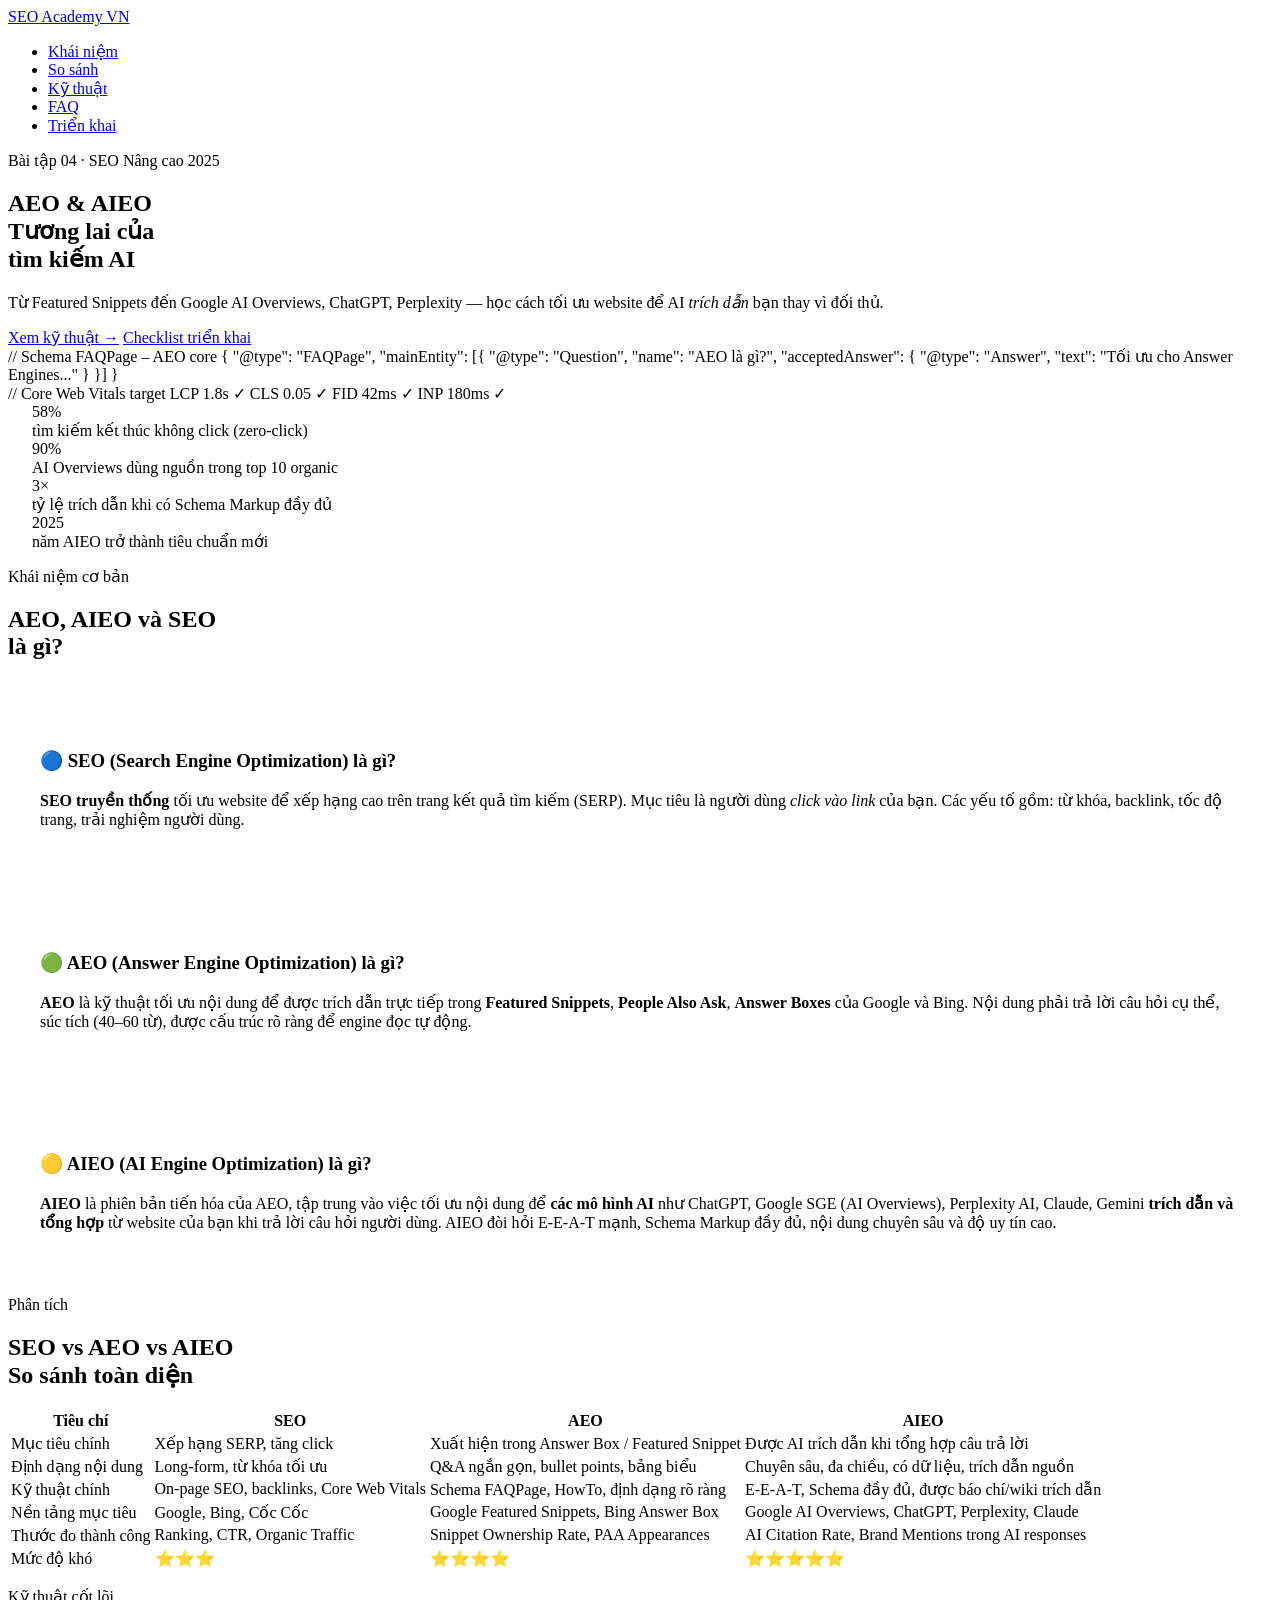
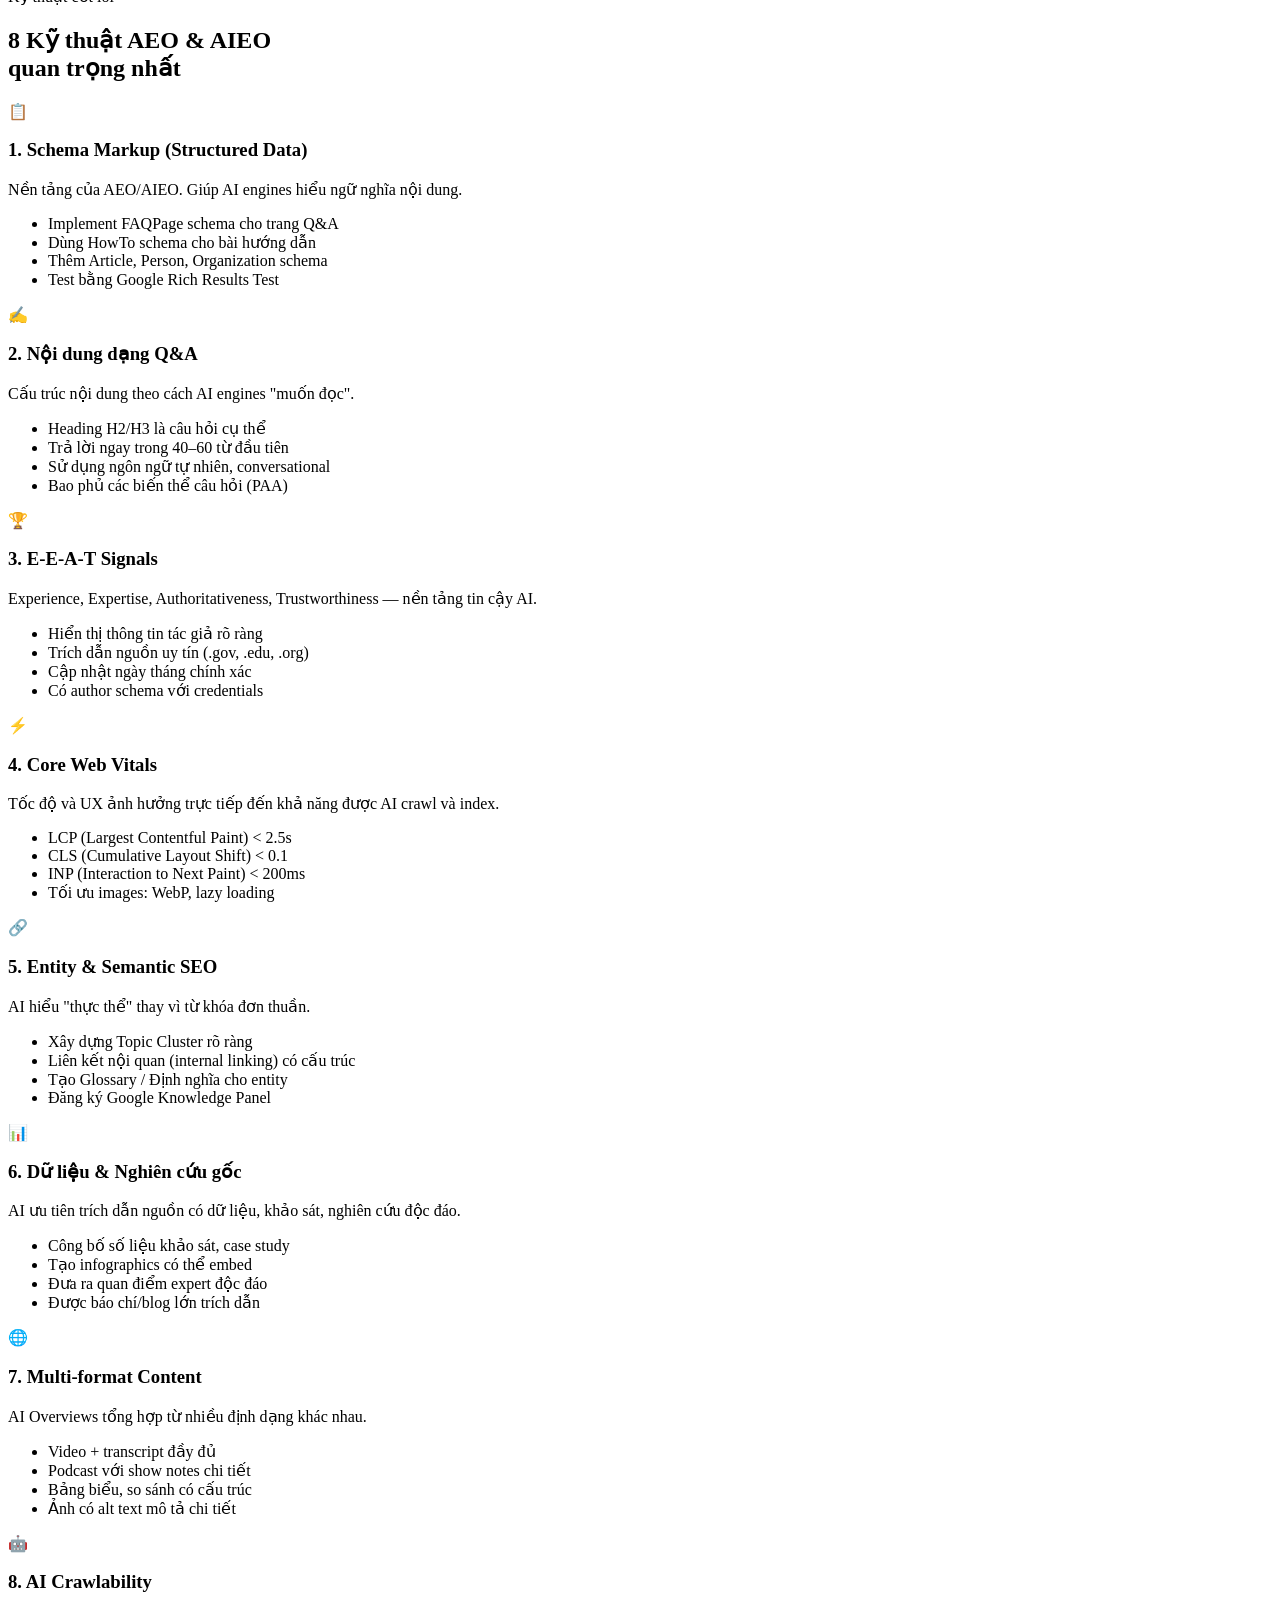
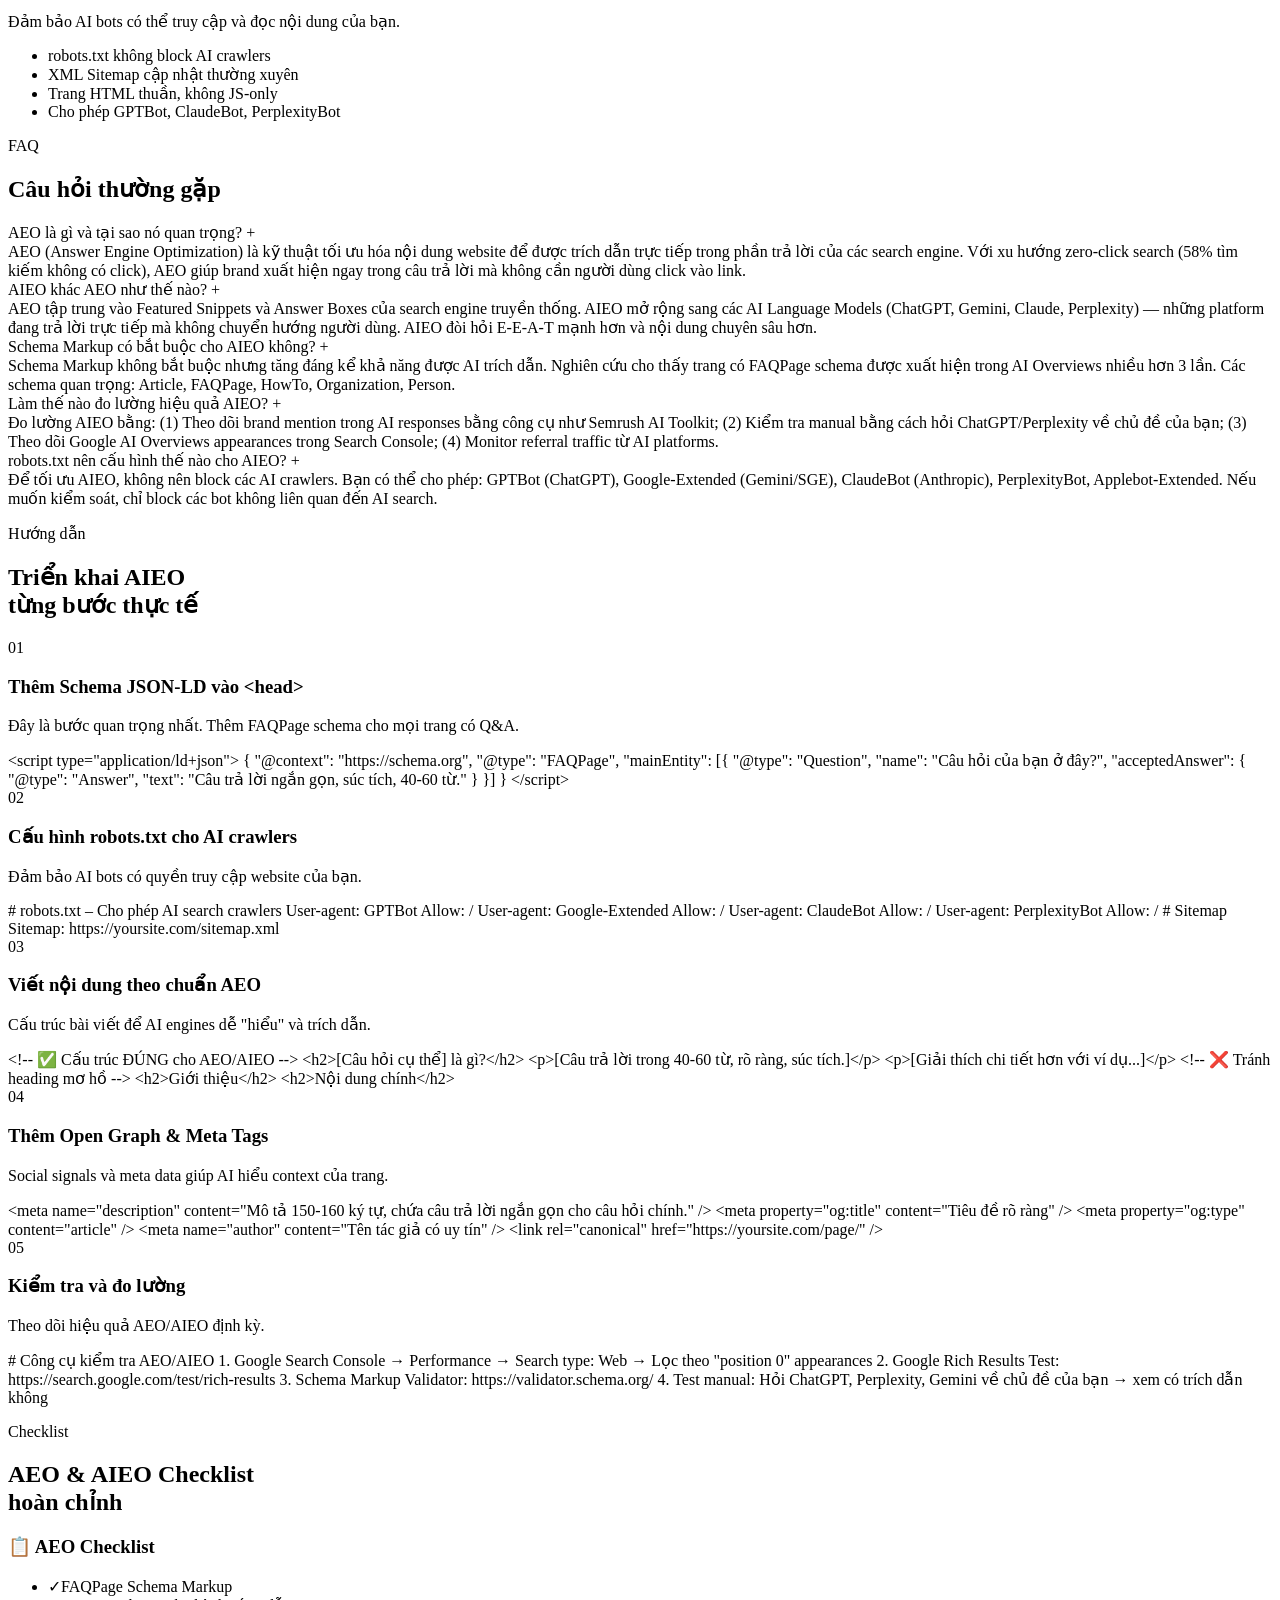
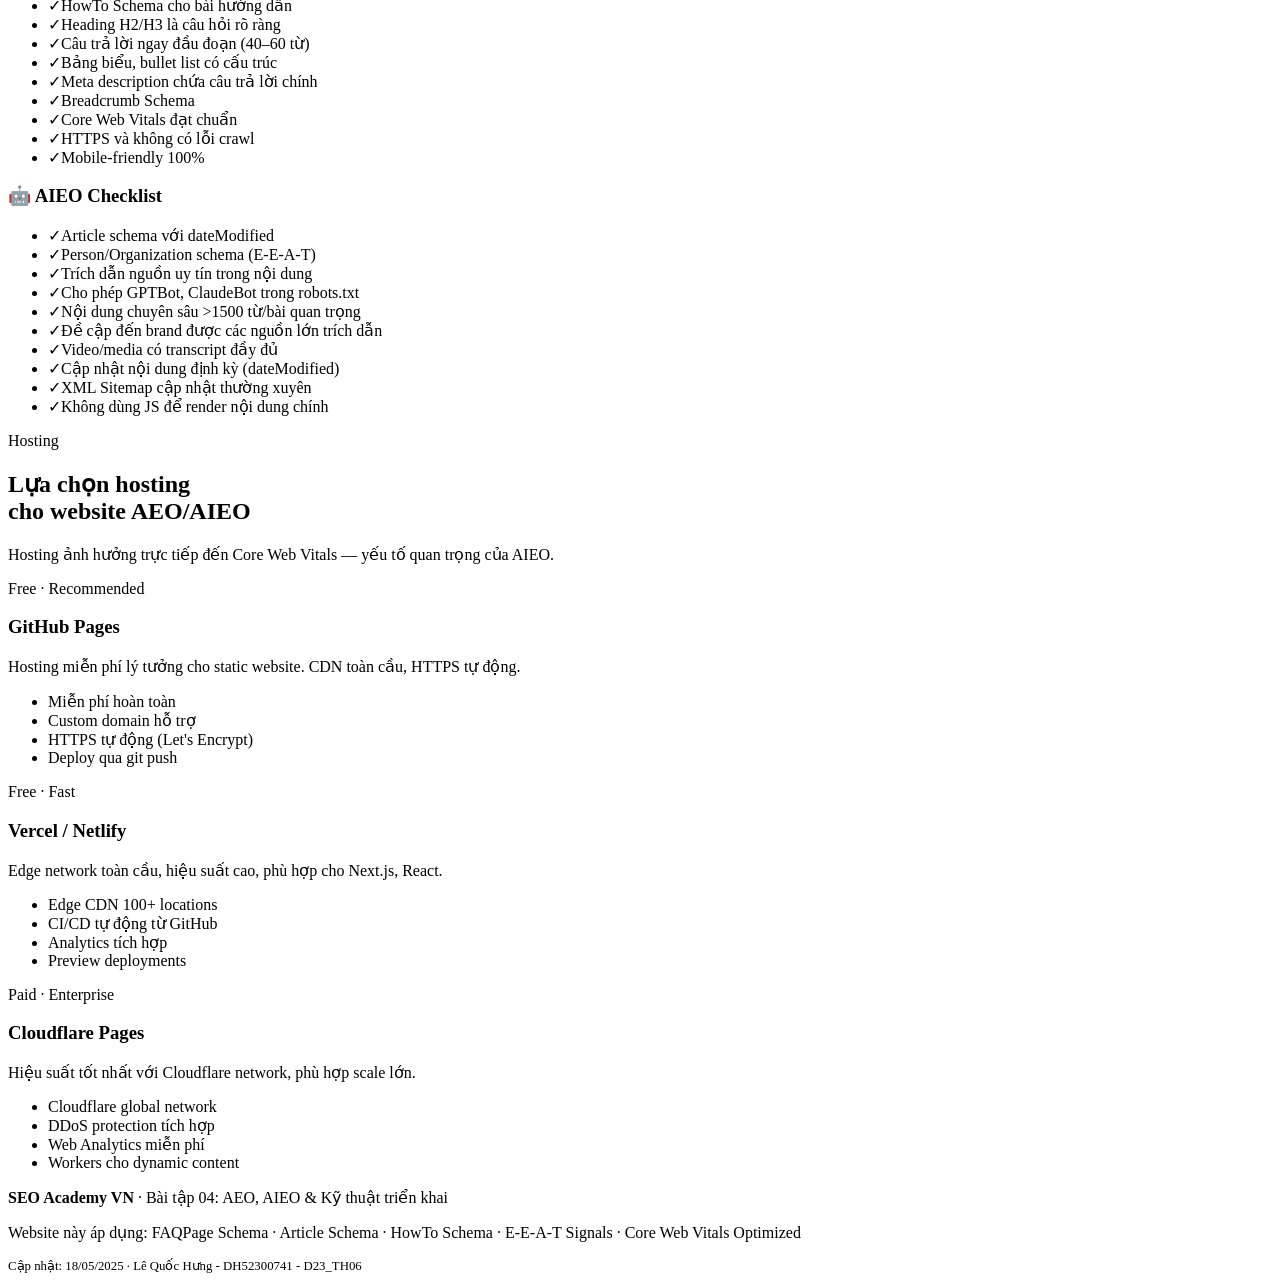
==== thuong mai dien tu/index.html @ f0baba5c "Add files via upload" ====
<!DOCTYPE html>
<html lang="vi">
<head>
  <meta charset="UTF-8" />
  <meta name="viewport" content="width=device-width, initial-scale=1.0" />
  <link rel="stylesheet" href="./style.css" />
  

  <!-- ============================================================
       SEO CƠ BẢN
  ============================================================ -->
  <title>AEO & AIEO là gì? Kỹ thuật tối ưu AI Search 2025 | SEO Academy VN</title>
  <meta name="description"
    content="Tìm hiểu AEO (Answer Engine Optimization) và AIEO (AI Engine Optimization) – hai kỹ thuật SEO thế hệ mới giúp website xuất hiện trên Google SGE, ChatGPT, Perplexity và các AI search engine." />
  <meta name="keywords"
    content="AEO, AIEO, Answer Engine Optimization, AI Engine Optimization, SGE, Google AI Overview, SEO 2025, tối ưu AI search" />
  <meta name="author" content="SEO Academy VN" />
  <link rel="canonical" href="https://seo-academy.example.vn/" />

  <!-- Open Graph / Facebook -->
  <meta property="og:type" content="website" />
  <meta property="og:url" content="https://seo-academy.example.vn/" />
  <meta property="og:title" content="AEO & AIEO – Tối ưu cho AI Search Engine 2025" />
  <meta property="og:description"
    content="Hướng dẫn toàn diện về AEO và AIEO: khái niệm, kỹ thuật triển khai, ví dụ thực tế để website của bạn được AI trích dẫn." />
  <meta property="og:image" content="https://seo-academy.example.vn/og-image.jpg" />
  <meta property="og:locale" content="vi_VN" />

  <!-- Twitter Card -->
  <meta name="twitter:card" content="summary_large_image" />
  <meta name="twitter:title" content="AEO & AIEO – Tối ưu cho AI Search Engine 2025" />
  <meta name="twitter:description"
    content="Hướng dẫn toàn diện về AEO và AIEO: khái niệm, kỹ thuật triển khai, ví dụ thực tế." />

  <!-- ============================================================
       SCHEMA MARKUP – AEO/AIEO CORE TECHNIQUE
       Structured Data giúp AI engines đọc & trích dẫn nội dung
  ============================================================ -->
  <script type="application/ld+json">
  {
    "@context": "https://schema.org",
    "@graph": [
      {
        "@type": "WebSite",
        "@id": "https://seo-academy.example.vn/#website",
        "url": "https://seo-academy.example.vn/",
        "name": "SEO Academy VN",
        "description": "Nền tảng học SEO, AEO, AIEO cho thị trường Việt Nam",
        "inLanguage": "vi",
        "publisher": { "@id": "https://seo-academy.example.vn/#organization" }
      },
      {
        "@type": "Organization",
        "@id": "https://seo-academy.example.vn/#organization",
        "name": "SEO Academy VN",
        "url": "https://seo-academy.example.vn/",
        "logo": { "@type": "ImageObject", "url": "https://seo-academy.example.vn/logo.png" }
      },
      {
        "@type": "Article",
        "@id": "https://seo-academy.example.vn/#article",
        "headline": "AEO và AIEO là gì? Kỹ thuật tối ưu cho AI Search Engine 2025",
        "description": "Hướng dẫn toàn diện về Answer Engine Optimization và AI Engine Optimization",
        "author": { "@type": "Organization", "name": "SEO Academy VN" },
        "datePublished": "2025-01-01",
        "dateModified": "2025-05-18",
        "inLanguage": "vi",
        "isPartOf": { "@id": "https://seo-academy.example.vn/#website" }
      },
      {
        "@type": "FAQPage",
        "mainEntity": [
          {
            "@type": "Question",
            "name": "AEO là gì?",
            "acceptedAnswer": {
              "@type": "Answer",
              "text": "AEO (Answer Engine Optimization) là kỹ thuật tối ưu hóa nội dung website để được trích dẫn trực tiếp trong phần trả lời của các search engine như Google Featured Snippets, Bing Answer Box. Mục tiêu là cung cấp câu trả lời rõ ràng, súc tích để engine có thể hiểu và hiển thị ngay."
            }
          },
          {
            "@type": "Question",
            "name": "AIEO là gì?",
            "acceptedAnswer": {
              "@type": "Answer",
              "text": "AIEO (AI Engine Optimization) là phiên bản tiến hóa của AEO, tập trung vào việc tối ưu nội dung để được các mô hình AI như ChatGPT, Google SGE (AI Overviews), Perplexity AI, Claude trích dẫn khi trả lời câu hỏi của người dùng."
            }
          },
          {
            "@type": "Question",
            "name": "Sự khác nhau giữa SEO, AEO và AIEO là gì?",
            "acceptedAnswer": {
              "@type": "Answer",
              "text": "SEO tối ưu cho thuật toán xếp hạng link truyền thống. AEO tối ưu để được trích dẫn trong Answer Box và Featured Snippets. AIEO tối ưu để AI Language Models trích dẫn nội dung khi tổng hợp câu trả lời cho người dùng."
            }
          },
          {
            "@type": "Question",
            "name": "Làm thế nào để áp dụng AIEO?",
            "acceptedAnswer": {
              "@type": "Answer",
              "text": "Để áp dụng AIEO: (1) Sử dụng Schema Markup đầy đủ, (2) Viết nội dung dạng Q&A rõ ràng, (3) Xây dựng E-E-A-T (Experience, Expertise, Authoritativeness, Trustworthiness), (4) Tối ưu Core Web Vitals, (5) Tạo nội dung dài, chuyên sâu có cấu trúc heading rõ ràng, (6) Được trích dẫn từ các nguồn uy tín."
            }
          }
        ]
      },
      {
        "@type": "HowTo",
        "name": "Cách triển khai AIEO cho website",
        "description": "Hướng dẫn từng bước triển khai AI Engine Optimization",
        "step": [
          { "@type": "HowToStep", "position": 1, "name": "Nghiên cứu câu hỏi người dùng", "text": "Dùng công cụ như AnswerThePublic, AlsoAsked để tìm câu hỏi thực tế." },
          { "@type": "HowToStep", "position": 2, "name": "Cấu trúc nội dung dạng Q&A", "text": "Viết heading dạng câu hỏi, trả lời súc tích trong 40–60 từ ngay đầu đoạn." },
          { "@type": "HowToStep", "position": 3, "name": "Thêm Schema Markup", "text": "Implement FAQPage, HowTo, Article schema để AI engines parse dễ dàng." },
          { "@type": "HowToStep", "position": 4, "name": "Xây dựng E-E-A-T", "text": "Hiển thị thông tin tác giả, trích dẫn nguồn uy tín, cập nhật nội dung định kỳ." },
          { "@type": "HowToStep", "position": 5, "name": "Tối ưu tốc độ tải trang", "text": "Đảm bảo LCP < 2.5s, CLS < 0.1, FID < 100ms." }
        ]
      }
    ]
  }
  </script>

  <!-- Breadcrumb Schema -->
  <script type="application/ld+json">
  {
    "@context": "https://schema.org",
    "@type": "BreadcrumbList",
    "itemListElement": [
      { "@type": "ListItem", "position": 1, "name": "Trang chủ", "item": "https://seo-academy.example.vn/" },
      { "@type": "ListItem", "position": 2, "name": "AEO & AIEO", "item": "https://seo-academy.example.vn/aeo-aieo/" }
    ]
  }
  </script>

  <!-- Google Fonts -->
  <link rel="preconnect" href="https://fonts.googleapis.com" />
  <link rel="preconnect" href="https://fonts.gstatic.com" crossorigin />
  <link
    href="https://fonts.googleapis.com/css2?family=Syne:wght@400;600;700;800&family=DM+Sans:ital,opsz,wght@0,9..40,300;0,9..40,400;0,9..40,500;1,9..40,300&display=swap"
    rel="stylesheet" />
</head>

<body>
  <!-- ========================================================
       NAV
  ======================================================== -->
  <nav aria-label="Navigation chính">
    <div class="nav-inner">
      <a class="logo" href="#"><span class="logo-dot"></span>SEO Academy VN</a>
      <ul class="nav-links">
        <li><a href="#khai-niem">Khái niệm</a></li>
        <li><a href="#so-sanh">So sánh</a></li>
        <li><a href="#ky-thuat">Kỹ thuật</a></li>
        <li><a href="#faq">FAQ</a></li>
        <li><a href="#trien-khai">Triển khai</a></li>
      </ul>
    </div>
  </nav>

  <!-- ========================================================
       HERO
  ======================================================== -->
  <section>
    <div class="container">
      <div class="hero">
        <div class="hero-text">
          <p class="hero-eyebrow">Bài tập 04 · SEO Nâng cao 2025</p>
          <h1>AEO & AIEO<br/>Tương lai của<br/>tìm kiếm AI</h1>
          <p class="hero-desc">
            Từ Featured Snippets đến Google AI Overviews, ChatGPT, Perplexity —
            học cách tối ưu website để AI <em>trích dẫn</em> bạn thay vì đối thủ.
          </p>
          <div class="hero-ctas">
            <a href="#ky-thuat" class="btn btn-primary">Xem kỹ thuật →</a>
            <a href="#trien-khai" class="btn btn-outline">Checklist triển khai</a>
          </div>
        </div>
        <div class="hero-visual" aria-hidden="true">
          <span class="code-line"><span class="code-op">// Schema FAQPage – AEO core</span></span>
          <span class="code-line"><span class="code-op">{</span></span>
          <span class="code-line">  <span class="code-key">"@type"</span>: <span class="code-str">"FAQPage"</span>,</span>
          <span class="code-line">  <span class="code-key">"mainEntity"</span>: [<span class="code-op">{</span></span>
          <span class="code-line">    <span class="code-key">"@type"</span>: <span class="code-str">"Question"</span>,</span>
          <span class="code-line">    <span class="code-key">"name"</span>: <span class="code-str">"AEO là gì?"</span>,</span>
          <span class="code-line">    <span class="code-key">"acceptedAnswer"</span>: <span class="code-op">{</span></span>
          <span class="code-line">      <span class="code-key">"@type"</span>: <span class="code-str">"Answer"</span>,</span>
          <span class="code-line">      <span class="code-key">"text"</span>: <span class="code-str">"Tối ưu cho</span></span>
          <span class="code-line"><span class="code-str">        Answer Engines..."</span></span>
          <span class="code-line">    <span class="code-op">}</span></span>
          <span class="code-line">  <span class="code-op">}]</span></span>
          <span class="code-line"><span class="code-op">}</span><span class="cursor"></span></span>
          <br/>
          <span class="code-line"><span class="code-op">// Core Web Vitals target</span></span>
          <span class="code-line"><span class="code-key">LCP</span> <span class="code-val">1.8s</span> ✓  <span class="code-key">CLS</span> <span class="code-val">0.05</span> ✓</span>
          <span class="code-line"><span class="code-key">FID</span> <span class="code-val">42ms</span> ✓  <span class="code-key">INP</span> <span class="code-val">180ms</span> ✓</span>
        </div>
      </div>
    </div>
  </section>

  <!-- ========================================================
       STATS
  ======================================================== -->
  <div class="stats-bar" aria-label="Thống kê quan trọng">
    <div class="stats-grid container" style="padding:0 24px;">
      <div class="stat-item">
        <div class="stat-num">58%</div>
        <div class="stat-label">tìm kiếm kết thúc không click (zero-click)</div>
      </div>
      <div class="stat-item">
        <div class="stat-num">90%</div>
        <div class="stat-label">AI Overviews dùng nguồn trong top 10 organic</div>
      </div>
      <div class="stat-item">
        <div class="stat-num">3×</div>
        <div class="stat-label">tỷ lệ trích dẫn khi có Schema Markup đầy đủ</div>
      </div>
      <div class="stat-item">
        <div class="stat-num">2025</div>
        <div class="stat-label">năm AIEO trở thành tiêu chuẩn mới</div>
      </div>
    </div>
  </div>

  <!-- ========================================================
       KHÁI NIỆM
  ======================================================== -->
  <section id="khai-niem">
    <div class="container">
      <p class="section-label">Khái niệm cơ bản</p>
      <h2>AEO, AIEO và SEO<br/>là gì?</h2>

      <!-- Nội dung dạng Q&A — cấu trúc AEO cốt lõi -->
      <div style="margin-top:40px; display:grid; gap:24px;" class="fade-in">

        <div style="background:var(--card-bg);border:1px solid var(--border);border-radius:8px;padding:32px;">
          <div itemscope itemtype="https://schema.org/Question">
            <h3 itemprop="name">🔵 SEO (Search Engine Optimization) là gì?</h3>
            <div itemprop="acceptedAnswer" itemscope itemtype="https://schema.org/Answer">
              <p itemprop="text" style="margin-top:12px;color:var(--muted);">
                <strong>SEO truyền thống</strong> tối ưu website để xếp hạng cao trên trang kết quả tìm kiếm (SERP).
                Mục tiêu là người dùng <em>click vào link</em> của bạn. Các yếu tố gồm: từ khóa, backlink, tốc độ trang, trải nghiệm người dùng.
              </p>
            </div>
          </div>
        </div>

        <div style="background:var(--card-bg);border:1px solid var(--border);border-radius:8px;padding:32px;">
          <div itemscope itemtype="https://schema.org/Question">
            <h3 itemprop="name">🟢 AEO (Answer Engine Optimization) là gì?</h3>
            <div itemprop="acceptedAnswer" itemscope itemtype="https://schema.org/Answer">
              <p itemprop="text" style="margin-top:12px;color:var(--muted);">
                <strong>AEO</strong> là kỹ thuật tối ưu nội dung để được trích dẫn trực tiếp trong <strong>Featured Snippets</strong>,
                <strong>People Also Ask</strong>, <strong>Answer Boxes</strong> của Google và Bing.
                Nội dung phải trả lời câu hỏi cụ thể, súc tích (40–60 từ), được cấu trúc rõ ràng để engine đọc tự động.
              </p>
            </div>
          </div>
        </div>

        <div style="background:var(--card-bg);border:1px solid var(--border);border-radius:8px;padding:32px;">
          <div itemscope itemtype="https://schema.org/Question">
            <h3 itemprop="name">🟡 AIEO (AI Engine Optimization) là gì?</h3>
            <div itemprop="acceptedAnswer" itemscope itemtype="https://schema.org/Answer">
              <p itemprop="text" style="margin-top:12px;color:var(--muted);">
                <strong>AIEO</strong> là phiên bản tiến hóa của AEO, tập trung vào việc tối ưu nội dung để
                <strong>các mô hình AI</strong> như ChatGPT, Google SGE (AI Overviews), Perplexity AI, Claude, Gemini
                <strong>trích dẫn và tổng hợp</strong> từ website của bạn khi trả lời câu hỏi người dùng.
                AIEO đòi hỏi E-E-A-T mạnh, Schema Markup đầy đủ, nội dung chuyên sâu và độ uy tín cao.
              </p>
            </div>
          </div>
        </div>

      </div>
    </div>
  </section>

  <!-- ========================================================
       SO SÁNH
  ======================================================== -->
  <section id="so-sanh" style="background:var(--cream);">
    <div class="container">
      <p class="section-label">Phân tích</p>
      <h2>SEO vs AEO vs AIEO<br/>So sánh toàn diện</h2>

      <div class="table-wrap fade-in">
        <table>
          <thead>
            <tr>
              <th>Tiêu chí</th>
              <th><span class="tag tag-seo">SEO</span></th>
              <th><span class="tag tag-aeo">AEO</span></th>
              <th><span class="tag tag-aieo">AIEO</span></th>
            </tr>
          </thead>
          <tbody>
            <tr>
              <td>Mục tiêu chính</td>
              <td>Xếp hạng SERP, tăng click</td>
              <td>Xuất hiện trong Answer Box / Featured Snippet</td>
              <td>Được AI trích dẫn khi tổng hợp câu trả lời</td>
            </tr>
            <tr>
              <td>Định dạng nội dung</td>
              <td>Long-form, từ khóa tối ưu</td>
              <td>Q&A ngắn gọn, bullet points, bảng biểu</td>
              <td>Chuyên sâu, đa chiều, có dữ liệu, trích dẫn nguồn</td>
            </tr>
            <tr>
              <td>Kỹ thuật chính</td>
              <td>On-page SEO, backlinks, Core Web Vitals</td>
              <td>Schema FAQPage, HowTo, định dạng rõ ràng</td>
              <td>E-E-A-T, Schema đầy đủ, được báo chí/wiki trích dẫn</td>
            </tr>
            <tr>
              <td>Nền tảng mục tiêu</td>
              <td>Google, Bing, Cốc Cốc</td>
              <td>Google Featured Snippets, Bing Answer Box</td>
              <td>Google AI Overviews, ChatGPT, Perplexity, Claude</td>
            </tr>
            <tr>
              <td>Thước đo thành công</td>
              <td>Ranking, CTR, Organic Traffic</td>
              <td>Snippet Ownership Rate, PAA Appearances</td>
              <td>AI Citation Rate, Brand Mentions trong AI responses</td>
            </tr>
            <tr>
              <td>Mức độ khó</td>
              <td>⭐⭐⭐</td>
              <td>⭐⭐⭐⭐</td>
              <td>⭐⭐⭐⭐⭐</td>
            </tr>
          </tbody>
        </table>
      </div>
    </div>
  </section>

  <!-- ========================================================
       KỸ THUẬT TRIỂN KHAI
  ======================================================== -->
  <section id="ky-thuat">
    <div class="container">
      <p class="section-label">Kỹ thuật cốt lõi</p>
      <h2>8 Kỹ thuật AEO & AIEO<br/>quan trọng nhất</h2>

      <div class="techniques-grid">

        <article class="tech-card fade-in">
          <div class="tech-icon">📋</div>
          <h3>1. Schema Markup (Structured Data)</h3>
          <p>Nền tảng của AEO/AIEO. Giúp AI engines hiểu ngữ nghĩa nội dung.</p>
          <ul class="tech-tips">
            <li>Implement FAQPage schema cho trang Q&A</li>
            <li>Dùng HowTo schema cho bài hướng dẫn</li>
            <li>Thêm Article, Person, Organization schema</li>
            <li>Test bằng Google Rich Results Test</li>
          </ul>
        </article>

        <article class="tech-card fade-in">
          <div class="tech-icon">✍️</div>
          <h3>2. Nội dung dạng Q&A</h3>
          <p>Cấu trúc nội dung theo cách AI engines "muốn đọc".</p>
          <ul class="tech-tips">
            <li>Heading H2/H3 là câu hỏi cụ thể</li>
            <li>Trả lời ngay trong 40–60 từ đầu tiên</li>
            <li>Sử dụng ngôn ngữ tự nhiên, conversational</li>
            <li>Bao phủ các biến thể câu hỏi (PAA)</li>
          </ul>
        </article>

        <article class="tech-card fade-in">
          <div class="tech-icon">🏆</div>
          <h3>3. E-E-A-T Signals</h3>
          <p>Experience, Expertise, Authoritativeness, Trustworthiness — nền tảng tin cậy AI.</p>
          <ul class="tech-tips">
            <li>Hiển thị thông tin tác giả rõ ràng</li>
            <li>Trích dẫn nguồn uy tín (.gov, .edu, .org)</li>
            <li>Cập nhật ngày tháng chính xác</li>
            <li>Có author schema với credentials</li>
          </ul>
        </article>

        <article class="tech-card fade-in">
          <div class="tech-icon">⚡</div>
          <h3>4. Core Web Vitals</h3>
          <p>Tốc độ và UX ảnh hưởng trực tiếp đến khả năng được AI crawl và index.</p>
          <ul class="tech-tips">
            <li>LCP (Largest Contentful Paint) &lt; 2.5s</li>
            <li>CLS (Cumulative Layout Shift) &lt; 0.1</li>
            <li>INP (Interaction to Next Paint) &lt; 200ms</li>
            <li>Tối ưu images: WebP, lazy loading</li>
          </ul>
        </article>

        <article class="tech-card fade-in">
          <div class="tech-icon">🔗</div>
          <h3>5. Entity & Semantic SEO</h3>
          <p>AI hiểu "thực thể" thay vì từ khóa đơn thuần.</p>
          <ul class="tech-tips">
            <li>Xây dựng Topic Cluster rõ ràng</li>
            <li>Liên kết nội quan (internal linking) có cấu trúc</li>
            <li>Tạo Glossary / Định nghĩa cho entity</li>
            <li>Đăng ký Google Knowledge Panel</li>
          </ul>
        </article>

        <article class="tech-card fade-in">
          <div class="tech-icon">📊</div>
          <h3>6. Dữ liệu & Nghiên cứu gốc</h3>
          <p>AI ưu tiên trích dẫn nguồn có dữ liệu, khảo sát, nghiên cứu độc đáo.</p>
          <ul class="tech-tips">
            <li>Công bố số liệu khảo sát, case study</li>
            <li>Tạo infographics có thể embed</li>
            <li>Đưa ra quan điểm expert độc đáo</li>
            <li>Được báo chí/blog lớn trích dẫn</li>
          </ul>
        </article>

        <article class="tech-card fade-in">
          <div class="tech-icon">🌐</div>
          <h3>7. Multi-format Content</h3>
          <p>AI Overviews tổng hợp từ nhiều định dạng khác nhau.</p>
          <ul class="tech-tips">
            <li>Video + transcript đầy đủ</li>
            <li>Podcast với show notes chi tiết</li>
            <li>Bảng biểu, so sánh có cấu trúc</li>
            <li>Ảnh có alt text mô tả chi tiết</li>
          </ul>
        </article>

        <article class="tech-card fade-in">
          <div class="tech-icon">🤖</div>
          <h3>8. AI Crawlability</h3>
          <p>Đảm bảo AI bots có thể truy cập và đọc nội dung của bạn.</p>
          <ul class="tech-tips">
            <li>robots.txt không block AI crawlers</li>
            <li>XML Sitemap cập nhật thường xuyên</li>
            <li>Trang HTML thuần, không JS-only</li>
            <li>Cho phép GPTBot, ClaudeBot, PerplexityBot</li>
          </ul>
        </article>

      </div>
    </div>
  </section>

  <!-- ========================================================
       FAQ – AIEO IN ACTION
  ======================================================== -->
  <section id="faq" class="faq-section">
    <div class="container">
      <p class="section-label">FAQ</p>
      <h2>Câu hỏi thường gặp</h2>

      

      <div class="faq-grid" role="list">

        <div class="faq-item" role="listitem">
          <div class="faq-q" tabindex="0" onclick="toggleFAQ(this)" onkeypress="if(event.key==='Enter')toggleFAQ(this)">
            <span>AEO là gì và tại sao nó quan trọng?</span>
            <span class="icon">+</span>
          </div>
          <div class="faq-a">
            AEO (Answer Engine Optimization) là kỹ thuật tối ưu hóa nội dung website để được trích dẫn trực tiếp trong phần trả lời của các search engine. Với xu hướng zero-click search (58% tìm kiếm không có click), AEO giúp brand xuất hiện ngay trong câu trả lời mà không cần người dùng click vào link.
          </div>
        </div>

        <div class="faq-item" role="listitem">
          <div class="faq-q" tabindex="0" onclick="toggleFAQ(this)" onkeypress="if(event.key==='Enter')toggleFAQ(this)">
            <span>AIEO khác AEO như thế nào?</span>
            <span class="icon">+</span>
          </div>
          <div class="faq-a">
            AEO tập trung vào Featured Snippets và Answer Boxes của search engine truyền thống. AIEO mở rộng sang các AI Language Models (ChatGPT, Gemini, Claude, Perplexity) — những platform đang trả lời trực tiếp mà không chuyển hướng người dùng. AIEO đòi hỏi E-E-A-T mạnh hơn và nội dung chuyên sâu hơn.
          </div>
        </div>

        <div class="faq-item" role="listitem">
          <div class="faq-q" tabindex="0" onclick="toggleFAQ(this)" onkeypress="if(event.key==='Enter')toggleFAQ(this)">
            <span>Schema Markup có bắt buộc cho AIEO không?</span>
            <span class="icon">+</span>
          </div>
          <div class="faq-a">
            Schema Markup không bắt buộc nhưng tăng đáng kể khả năng được AI trích dẫn. Nghiên cứu cho thấy trang có FAQPage schema được xuất hiện trong AI Overviews nhiều hơn 3 lần. Các schema quan trọng: Article, FAQPage, HowTo, Organization, Person.
          </div>
        </div>

        <div class="faq-item" role="listitem">
          <div class="faq-q" tabindex="0" onclick="toggleFAQ(this)" onkeypress="if(event.key==='Enter')toggleFAQ(this)">
            <span>Làm thế nào đo lường hiệu quả AIEO?</span>
            <span class="icon">+</span>
          </div>
          <div class="faq-a">
            Đo lường AIEO bằng: (1) Theo dõi brand mention trong AI responses bằng công cụ như Semrush AI Toolkit; (2) Kiểm tra manual bằng cách hỏi ChatGPT/Perplexity về chủ đề của bạn; (3) Theo dõi Google AI Overviews appearances trong Search Console; (4) Monitor referral traffic từ AI platforms.
          </div>
        </div>

        <div class="faq-item" role="listitem">
          <div class="faq-q" tabindex="0" onclick="toggleFAQ(this)" onkeypress="if(event.key==='Enter')toggleFAQ(this)">
            <span>robots.txt nên cấu hình thế nào cho AIEO?</span>
            <span class="icon">+</span>
          </div>
          <div class="faq-a">
            Để tối ưu AIEO, không nên block các AI crawlers. Bạn có thể cho phép: GPTBot (ChatGPT), Google-Extended (Gemini/SGE), ClaudeBot (Anthropic), PerplexityBot, Applebot-Extended. Nếu muốn kiểm soát, chỉ block các bot không liên quan đến AI search.
          </div>
        </div>

      </div>
    </div>
  </section>

  <!-- ========================================================
       TRIỂN KHAI TỪNG BƯỚC
  ======================================================== -->
  <section id="trien-khai">
    <div class="container">
      <p class="section-label">Hướng dẫn</p>
      <h2>Triển khai AIEO<br/>từng bước thực tế</h2>

      <div class="steps-grid fade-in">

        <div class="step-row">
          <div class="step-num">01</div>
          <div class="step-content">
            <h3>Thêm Schema JSON-LD vào &lt;head&gt;</h3>
            <p>Đây là bước quan trọng nhất. Thêm FAQPage schema cho mọi trang có Q&A.</p>
            <div class="code-block">&lt;script type="application/ld+json"&gt;
{
  "@context": "https://schema.org",
  "@type": "FAQPage",
  "mainEntity": [{
    "@type": "Question",
    "name": "Câu hỏi của bạn ở đây?",
    "acceptedAnswer": {
      "@type": "Answer",
      "text": "Câu trả lời ngắn gọn, súc tích, 40-60 từ."
    }
  }]
}
&lt;/script&gt;</div>
          </div>
        </div>

        <div class="step-row">
          <div class="step-num">02</div>
          <div class="step-content">
            <h3>Cấu hình robots.txt cho AI crawlers</h3>
            <p>Đảm bảo AI bots có quyền truy cập website của bạn.</p>
            <div class="code-block"># robots.txt – Cho phép AI search crawlers
User-agent: GPTBot
Allow: /

User-agent: Google-Extended
Allow: /

User-agent: ClaudeBot
Allow: /

User-agent: PerplexityBot
Allow: /

# Sitemap
Sitemap: https://yoursite.com/sitemap.xml</div>
          </div>
        </div>

        <div class="step-row">
          <div class="step-num">03</div>
          <div class="step-content">
            <h3>Viết nội dung theo chuẩn AEO</h3>
            <p>Cấu trúc bài viết để AI engines dễ "hiểu" và trích dẫn.</p>
            <div class="code-block">&lt;!-- ✅ Cấu trúc ĐÚNG cho AEO/AIEO --&gt;
&lt;h2&gt;[Câu hỏi cụ thể] là gì?&lt;/h2&gt;
&lt;p&gt;[Câu trả lời trong 40-60 từ, rõ ràng, súc tích.]&lt;/p&gt;
&lt;p&gt;[Giải thích chi tiết hơn với ví dụ...]&lt;/p&gt;

&lt;!-- ❌ Tránh heading mơ hồ --&gt;
&lt;h2&gt;Giới thiệu&lt;/h2&gt;
&lt;h2&gt;Nội dung chính&lt;/h2&gt;</div>
          </div>
        </div>

        <div class="step-row">
          <div class="step-num">04</div>
          <div class="step-content">
            <h3>Thêm Open Graph & Meta Tags</h3>
            <p>Social signals và meta data giúp AI hiểu context của trang.</p>
            <div class="code-block">&lt;meta name="description" content="Mô tả 150-160 ký tự,
  chứa câu trả lời ngắn gọn cho câu hỏi chính." /&gt;
&lt;meta property="og:title" content="Tiêu đề rõ ràng" /&gt;
&lt;meta property="og:type" content="article" /&gt;
&lt;meta name="author" content="Tên tác giả có uy tín" /&gt;
&lt;link rel="canonical" href="https://yoursite.com/page/" /&gt;</div>
          </div>
        </div>

        <div class="step-row">
          <div class="step-num">05</div>
          <div class="step-content">
            <h3>Kiểm tra và đo lường</h3>
            <p>Theo dõi hiệu quả AEO/AIEO định kỳ.</p>
            <div class="code-block"># Công cụ kiểm tra AEO/AIEO
1. Google Search Console → Performance → Search type: Web
   → Lọc theo "position 0" appearances

2. Google Rich Results Test:
   https://search.google.com/test/rich-results

3. Schema Markup Validator:
   https://validator.schema.org/

4. Test manual: Hỏi ChatGPT, Perplexity, Gemini
   về chủ đề của bạn → xem có trích dẫn không</div>
          </div>
        </div>

      </div>
    </div>
  </section>

  <!-- ========================================================
       CHECKLIST
  ======================================================== -->
  <section style="background:var(--cream);">
    <div class="container">
      <p class="section-label">Checklist</p>
      <h2>AEO & AIEO Checklist<br/>hoàn chỉnh</h2>

      <div class="checklist-grid fade-in">
        <div class="checklist-group">
          <h3>📋 AEO Checklist</h3>
          <ul class="checklist">
            <li><span class="check">✓</span>FAQPage Schema Markup</li>
            <li><span class="check">✓</span>HowTo Schema cho bài hướng dẫn</li>
            <li><span class="check">✓</span>Heading H2/H3 là câu hỏi rõ ràng</li>
            <li><span class="check">✓</span>Câu trả lời ngay đầu đoạn (40–60 từ)</li>
            <li><span class="check">✓</span>Bảng biểu, bullet list có cấu trúc</li>
            <li><span class="check">✓</span>Meta description chứa câu trả lời chính</li>
            <li><span class="check">✓</span>Breadcrumb Schema</li>
            <li><span class="check">✓</span>Core Web Vitals đạt chuẩn</li>
            <li><span class="check">✓</span>HTTPS và không có lỗi crawl</li>
            <li><span class="check">✓</span>Mobile-friendly 100%</li>
          </ul>
        </div>
        <div class="checklist-group">
          <h3>🤖 AIEO Checklist</h3>
          <ul class="checklist">
            <li><span class="check">✓</span>Article schema với dateModified</li>
            <li><span class="check">✓</span>Person/Organization schema (E-E-A-T)</li>
            <li><span class="check">✓</span>Trích dẫn nguồn uy tín trong nội dung</li>
            <li><span class="check">✓</span>Cho phép GPTBot, ClaudeBot trong robots.txt</li>
            <li><span class="check">✓</span>Nội dung chuyên sâu >1500 từ/bài quan trọng</li>
            <li><span class="check">✓</span>Đề cập đến brand được các nguồn lớn trích dẫn</li>
            <li><span class="check">✓</span>Video/media có transcript đầy đủ</li>
            <li><span class="check">✓</span>Cập nhật nội dung định kỳ (dateModified)</li>
            <li><span class="check">✓</span>XML Sitemap cập nhật thường xuyên</li>
            <li><span class="check">✓</span>Không dùng JS để render nội dung chính</li>
          </ul>
        </div>
      </div>
    </div>
  </section>

  <!-- ========================================================
       HOSTING
  ======================================================== -->
  <section id="hosting">
    <div class="container">
      <p class="section-label">Hosting</p>
      <h2>Lựa chọn hosting<br/>cho website AEO/AIEO</h2>
      <p style="color:var(--muted);margin-top:12px;">Hosting ảnh hưởng trực tiếp đến Core Web Vitals — yếu tố quan trọng của AIEO.</p>

      <div class="hosting-grid fade-in">

        <div class="host-card">
          <div class="host-badge">Free · Recommended</div>
          <h3>GitHub Pages</h3>
          <p>Hosting miễn phí lý tưởng cho static website. CDN toàn cầu, HTTPS tự động.</p>
          <ul>
            <li>Miễn phí hoàn toàn</li>
            <li>Custom domain hỗ trợ</li>
            <li>HTTPS tự động (Let's Encrypt)</li>
            <li>Deploy qua git push</li>
          </ul>
        </div>

        <div class="host-card">
          <div class="host-badge">Free · Fast</div>
          <h3>Vercel / Netlify</h3>
          <p>Edge network toàn cầu, hiệu suất cao, phù hợp cho Next.js, React.</p>
          <ul>
            <li>Edge CDN 100+ locations</li>
            <li>CI/CD tự động từ GitHub</li>
            <li>Analytics tích hợp</li>
            <li>Preview deployments</li>
          </ul>
        </div>

        <div class="host-card">
          <div class="host-badge">Paid · Enterprise</div>
          <h3>Cloudflare Pages</h3>
          <p>Hiệu suất tốt nhất với Cloudflare network, phù hợp scale lớn.</p>
          <ul>
            <li>Cloudflare global network</li>
            <li>DDoS protection tích hợp</li>
            <li>Web Analytics miễn phí</li>
            <li>Workers cho dynamic content</li>
          </ul>
        </div>
      </div>
    </div>
  </section>

  <!-- ========================================================
       FOOTER
  ======================================================== -->
  <footer>
    <div class="container">
      <p>
        <strong>SEO Academy VN</strong> · Bài tập 04: AEO, AIEO & Kỹ thuật triển khai
      </p>
      <p style="margin-top:8px;">
        Website này áp dụng: FAQPage Schema · Article Schema · HowTo Schema · E-E-A-T Signals · Core Web Vitals Optimized
      </p>
      <p style="margin-top:8px; font-size:.8rem;">
        Cập nhật: <time datetime="2025-05-18">18/05/2025</time> · Lê Quốc Hưng - DH52300741 - D23_TH06
      </p>
    </div>
  </footer>

  <!-- External JavaScript -->
  <script src="./main.js"></script>
</body>
</html>
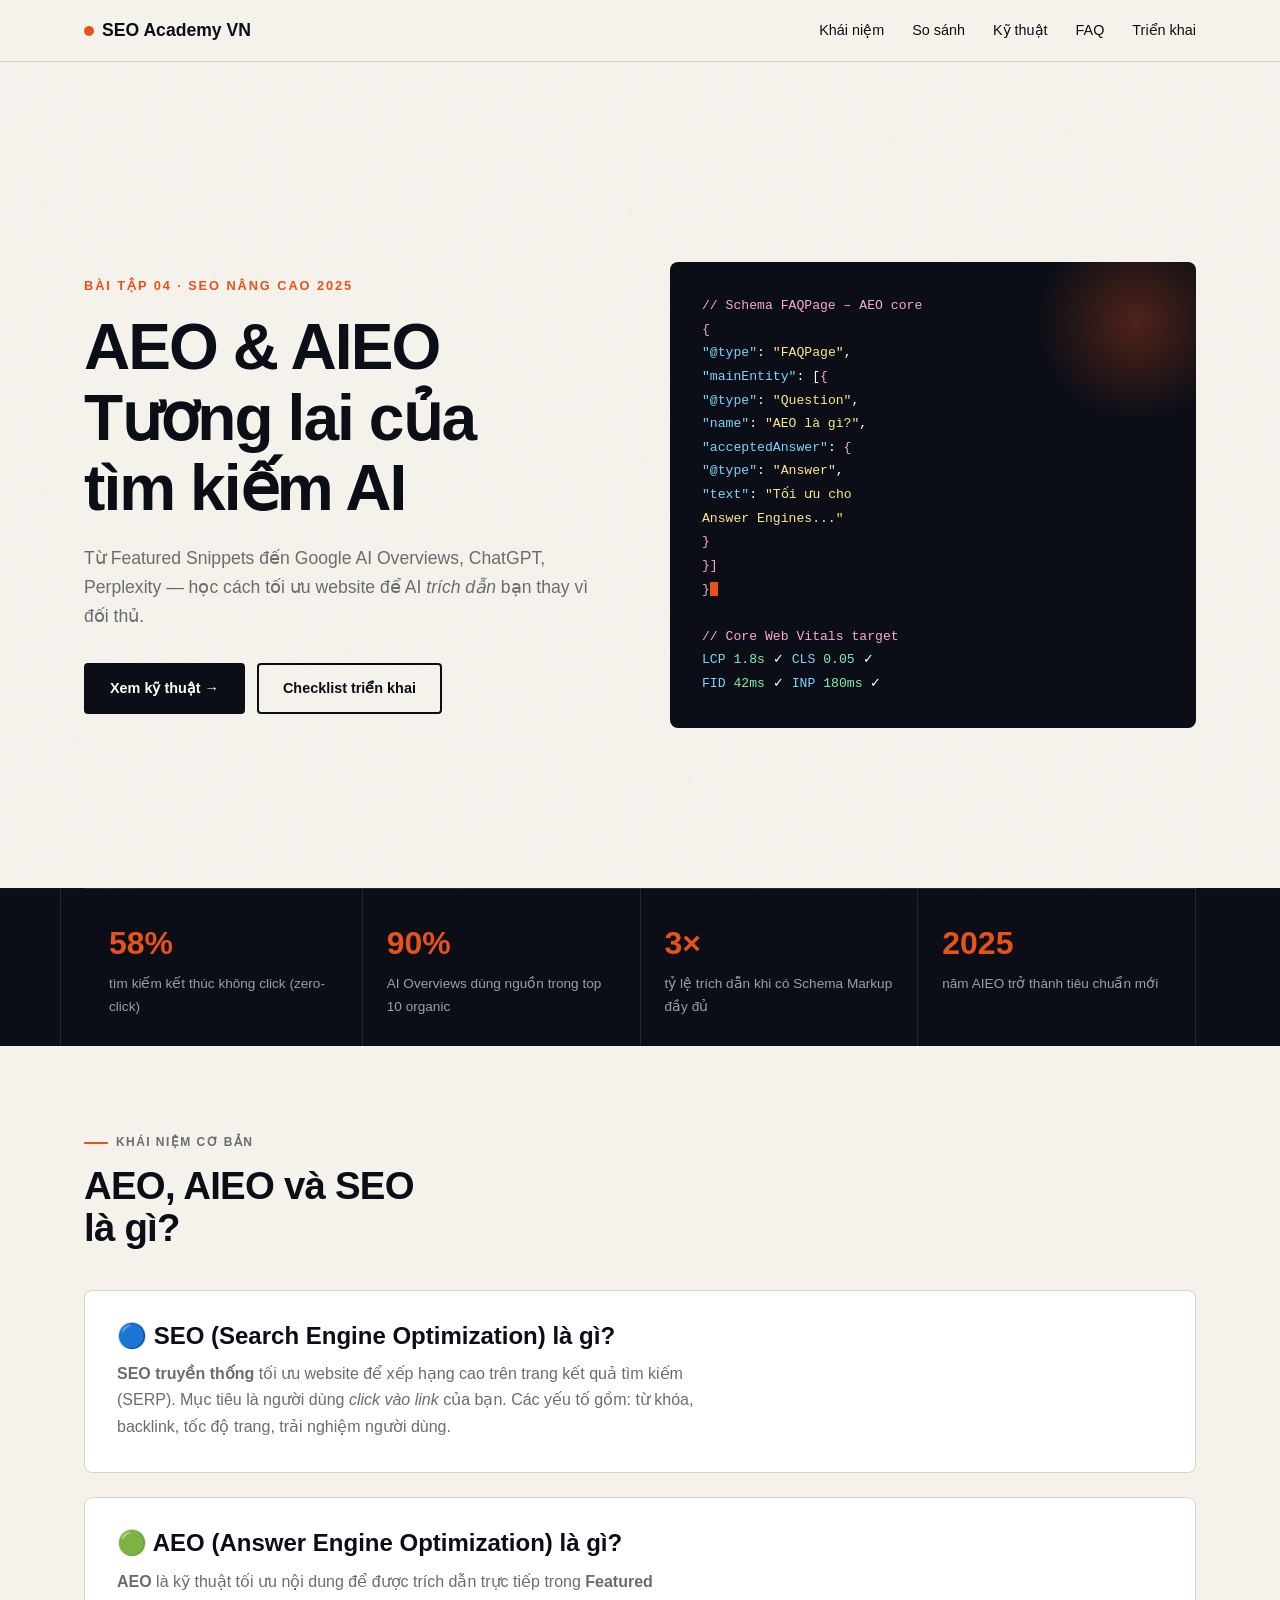
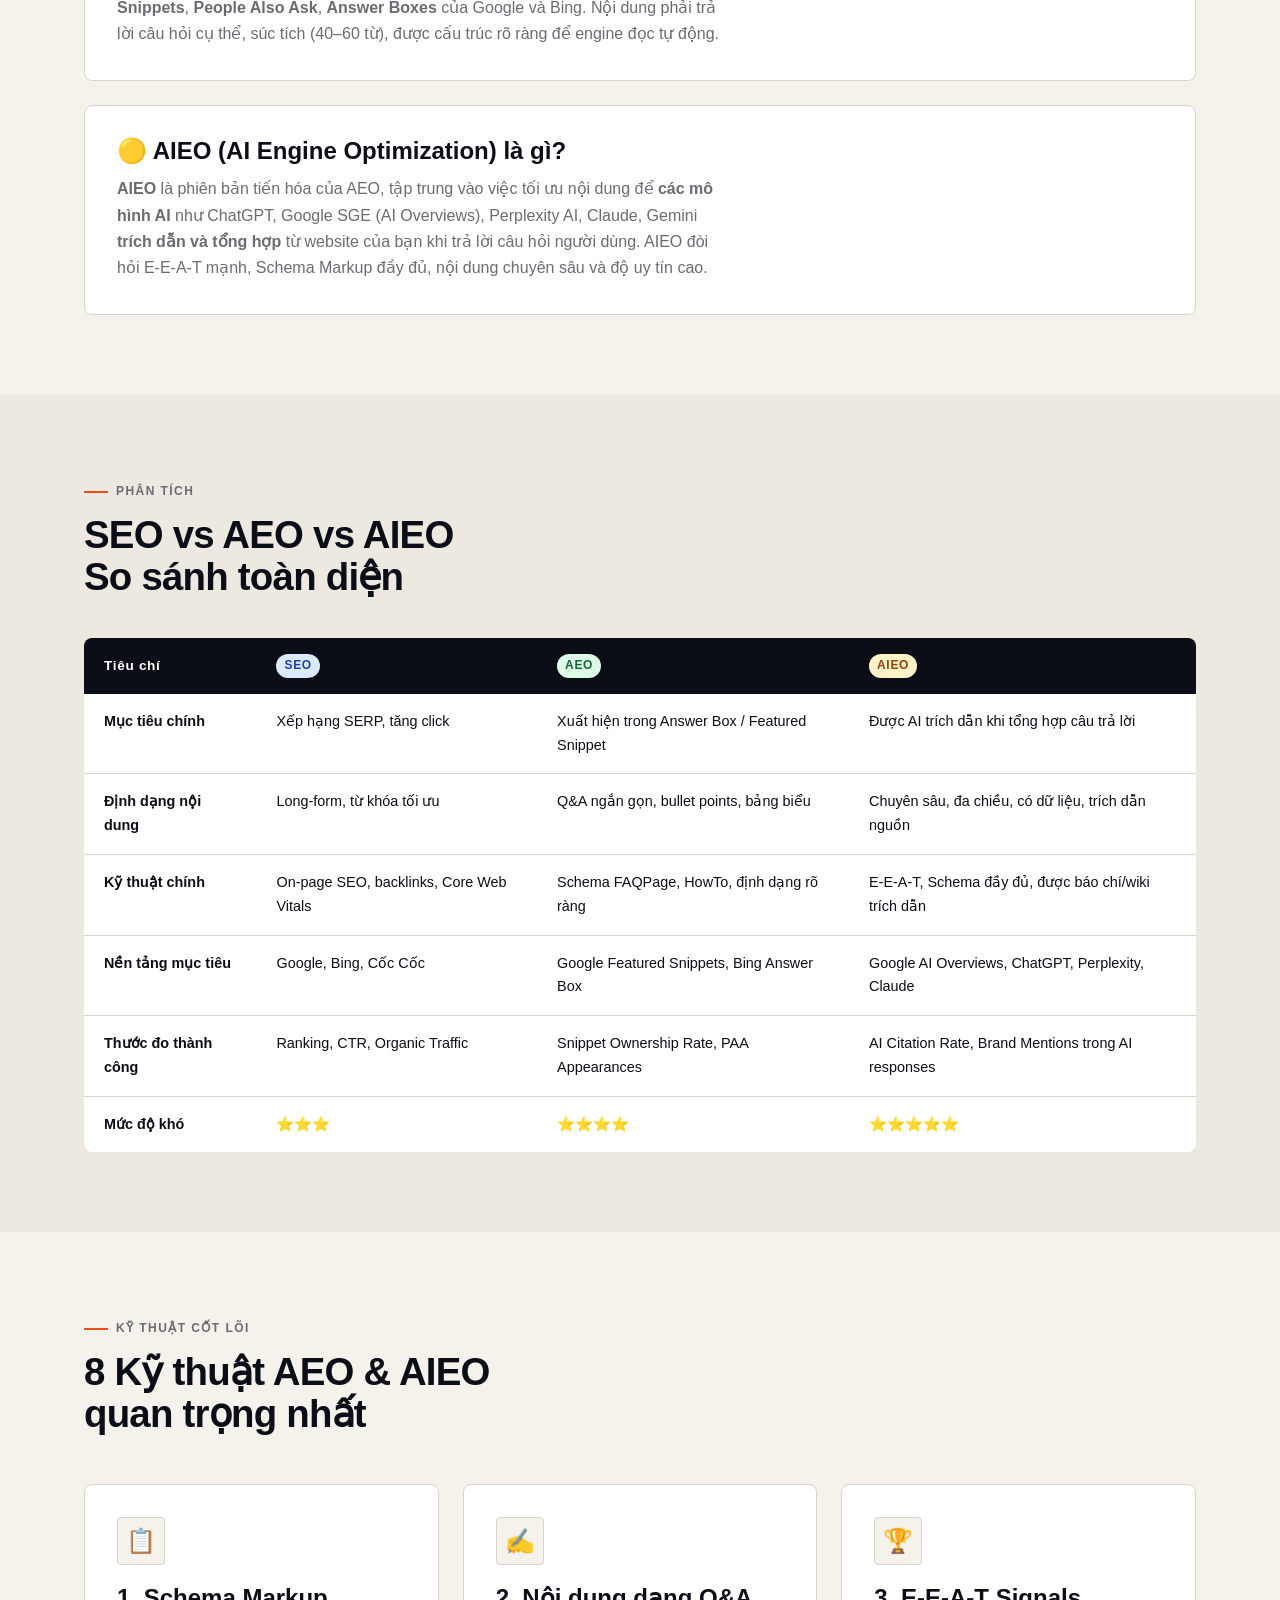
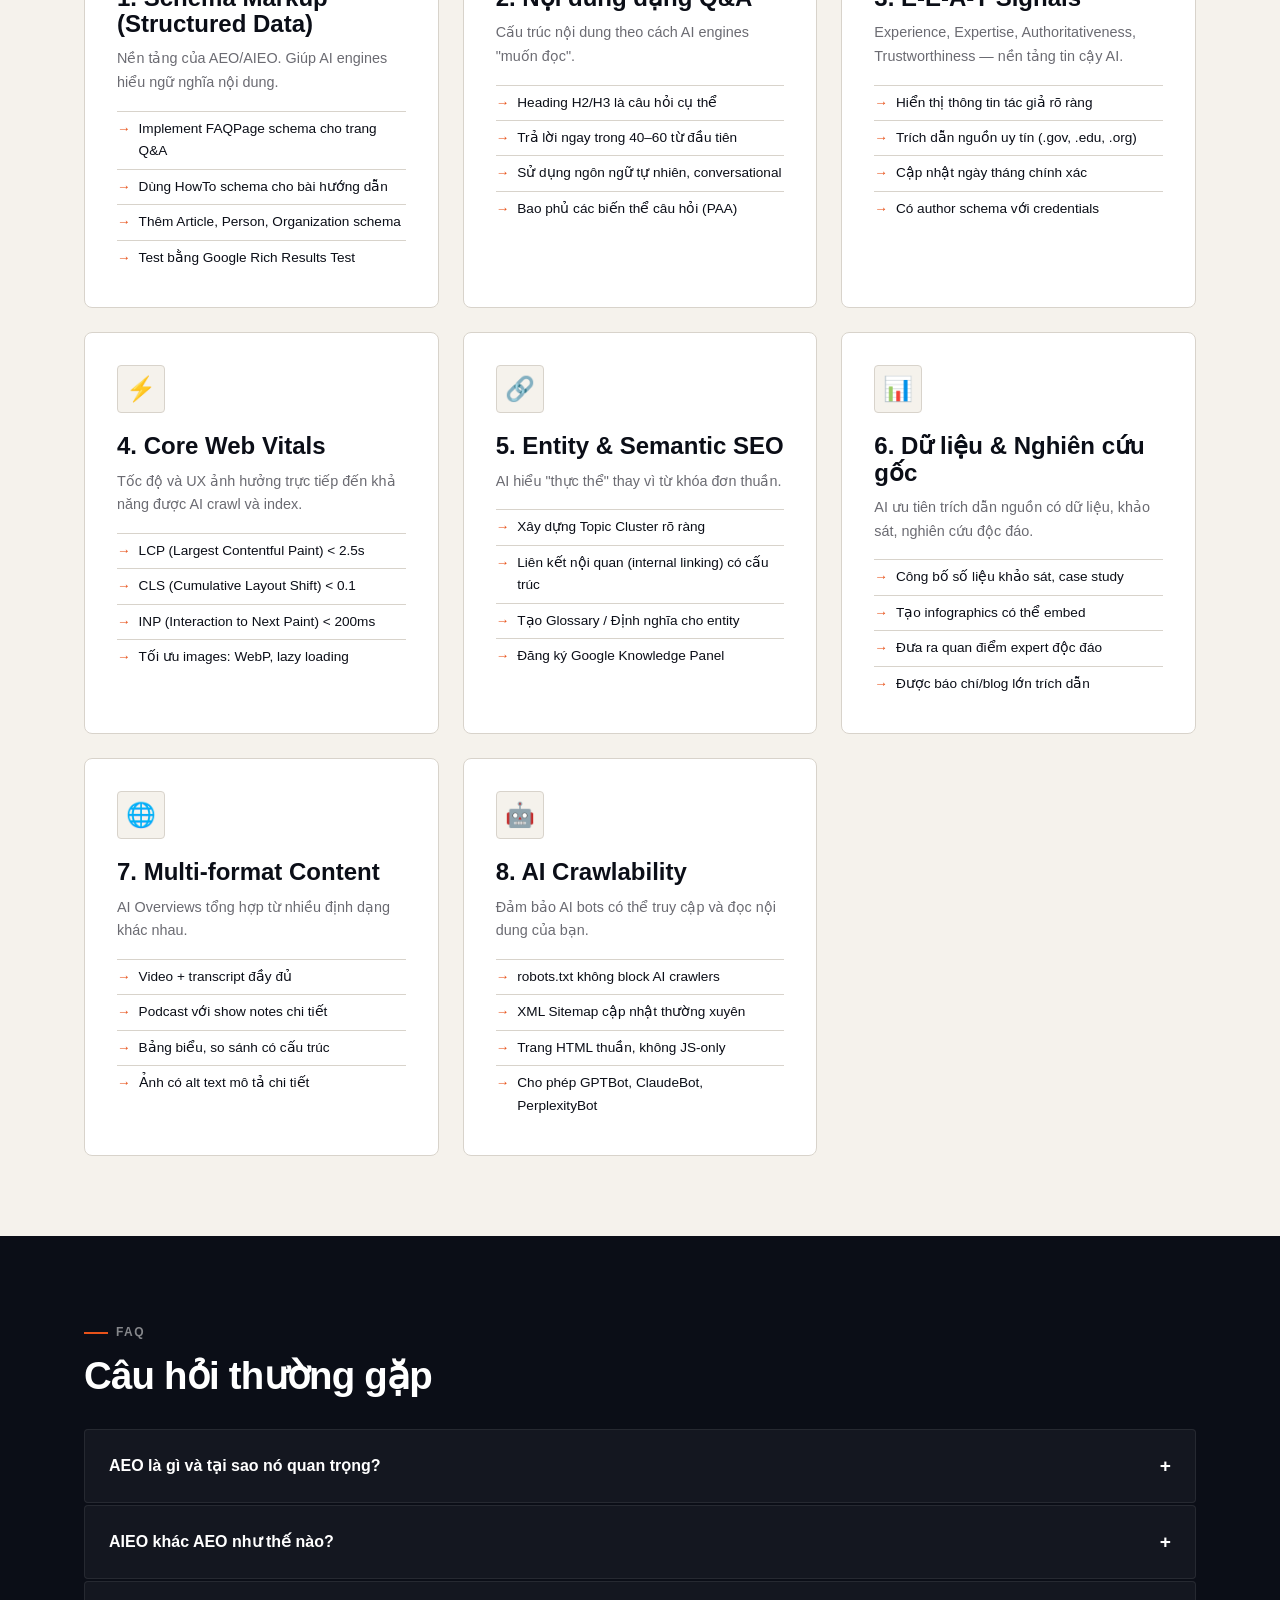
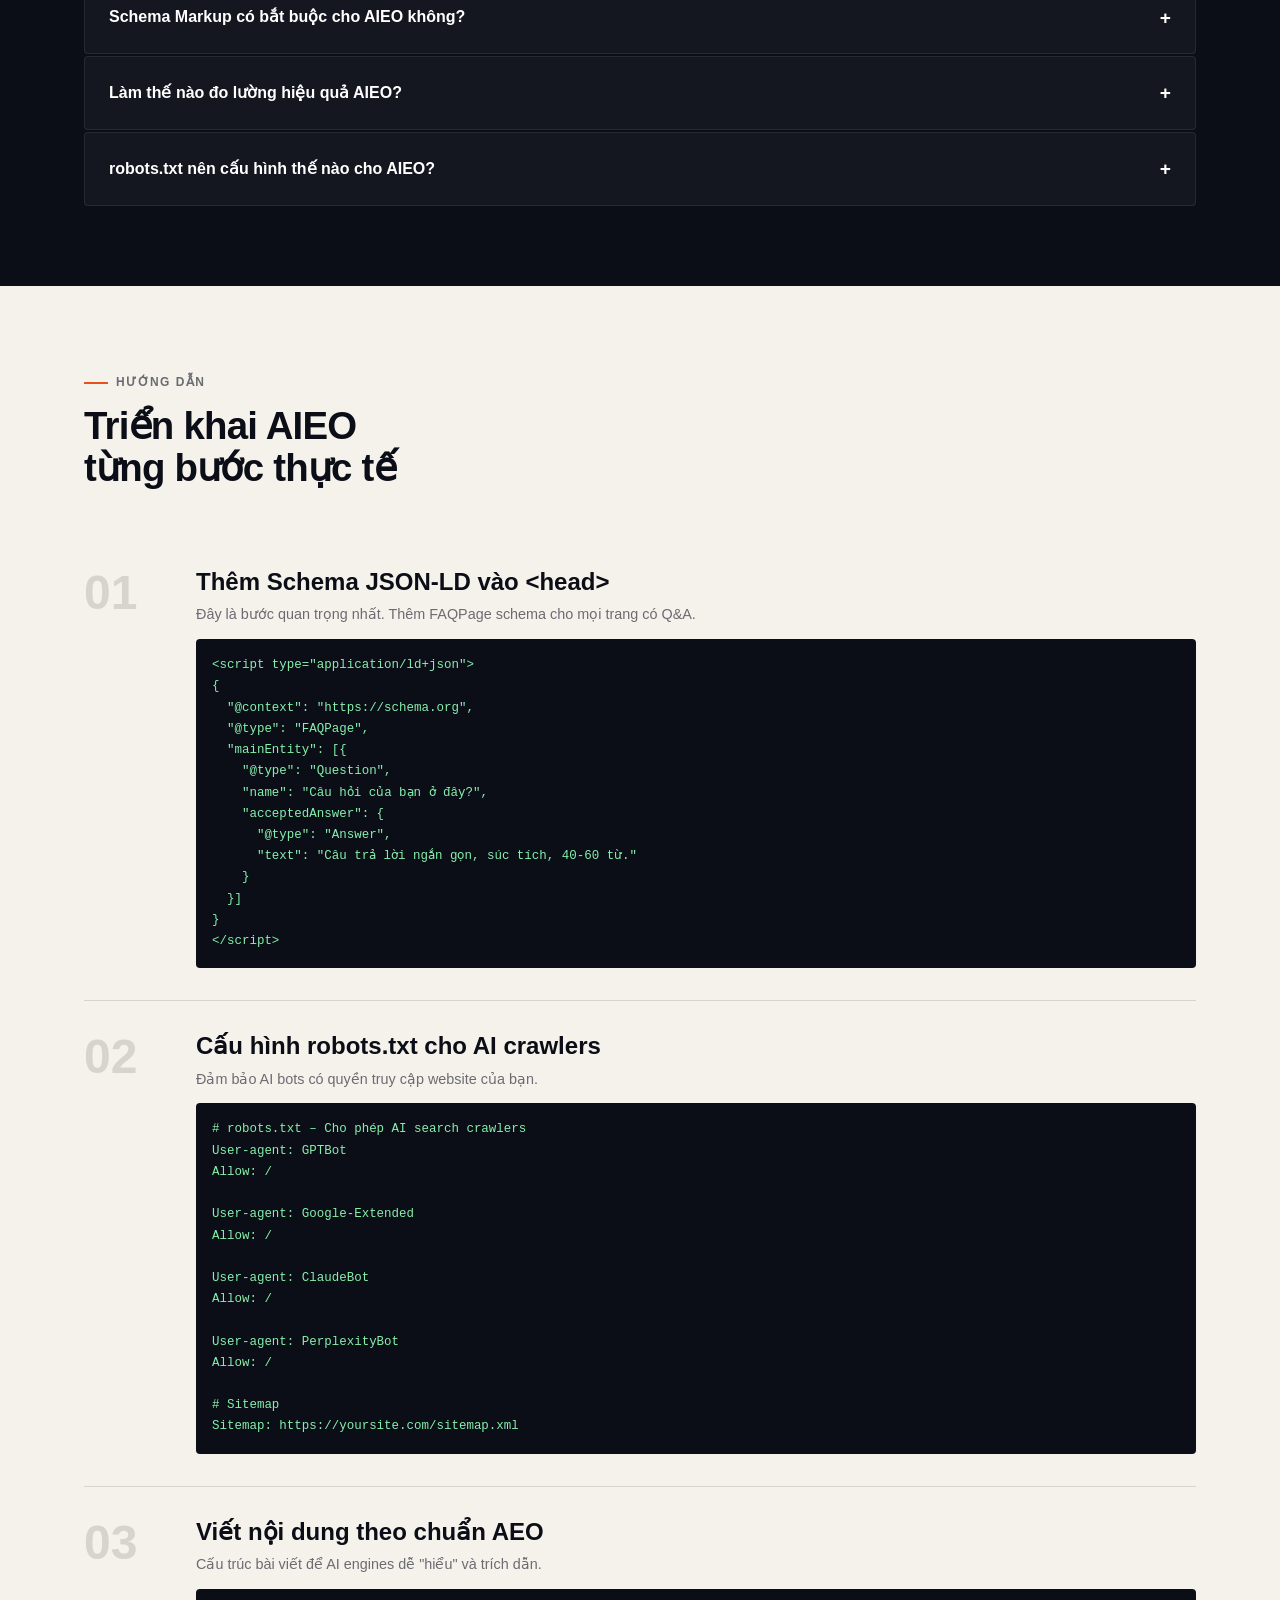
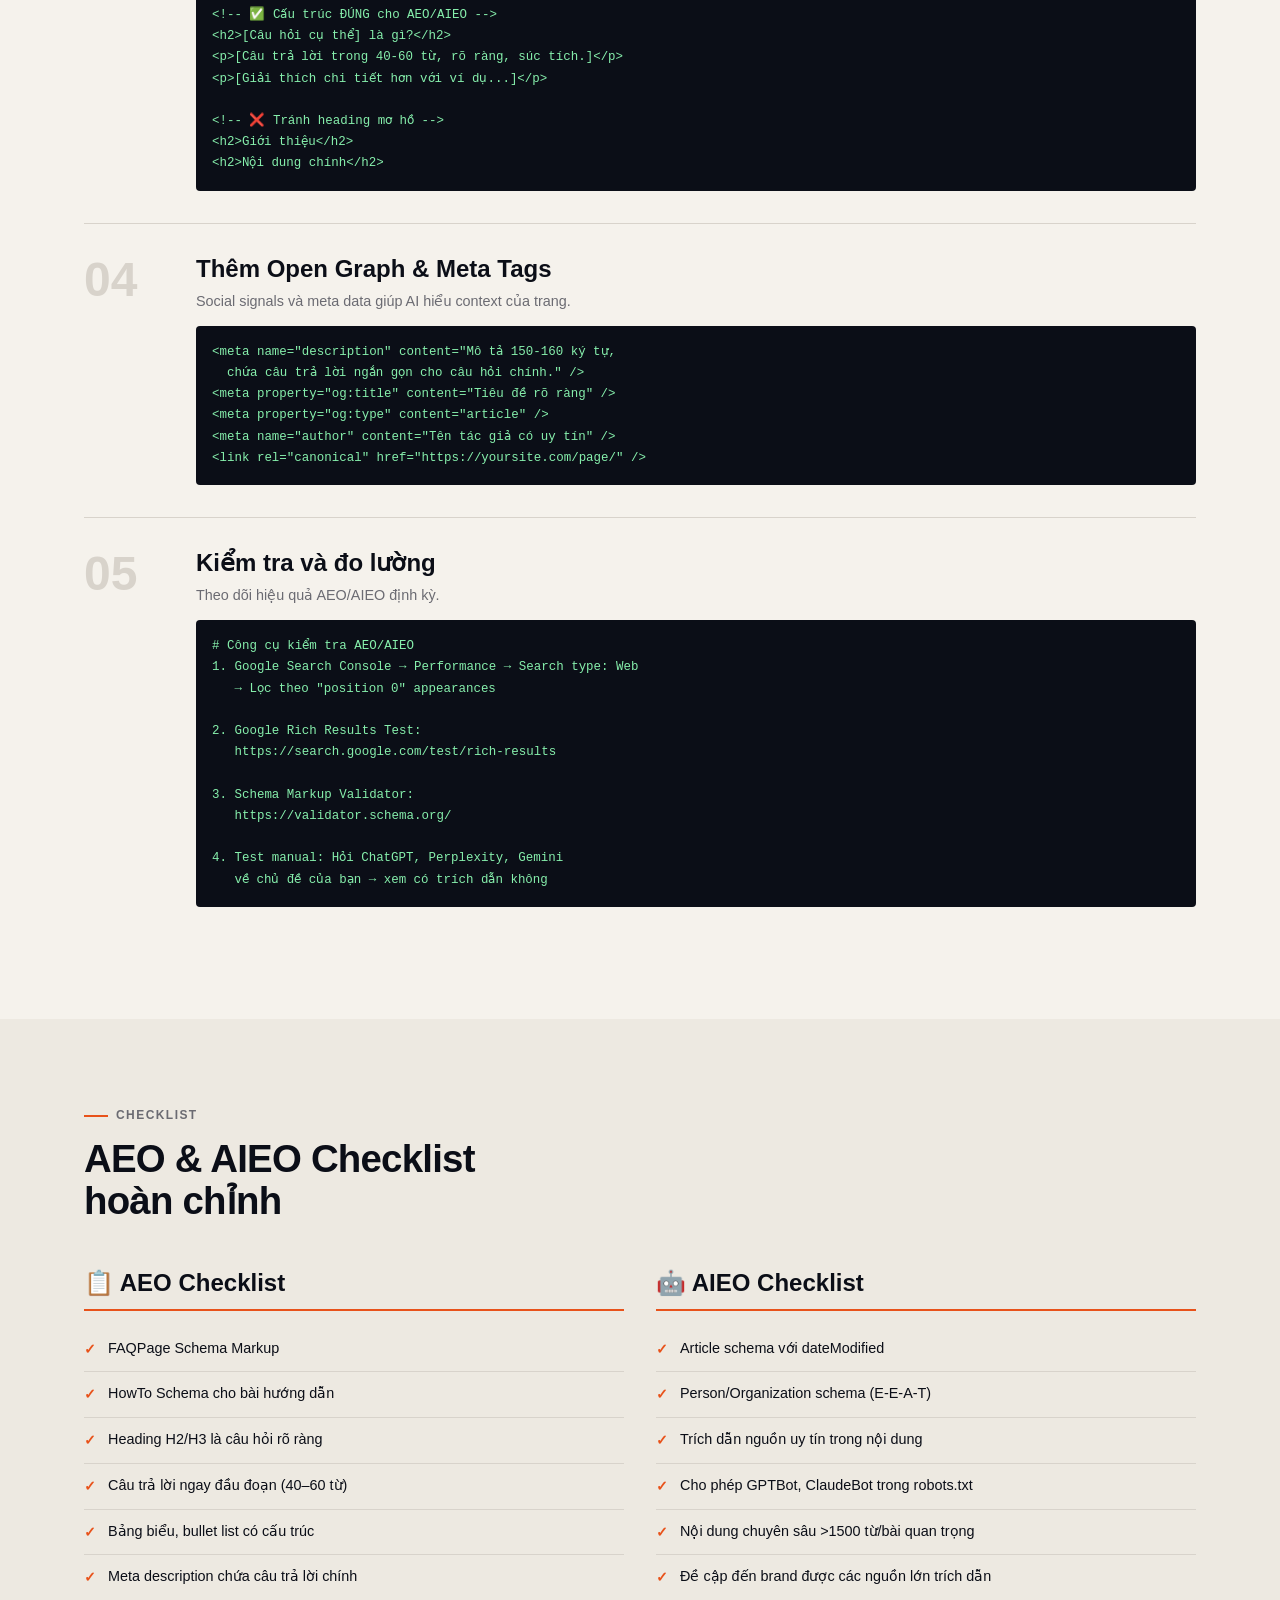
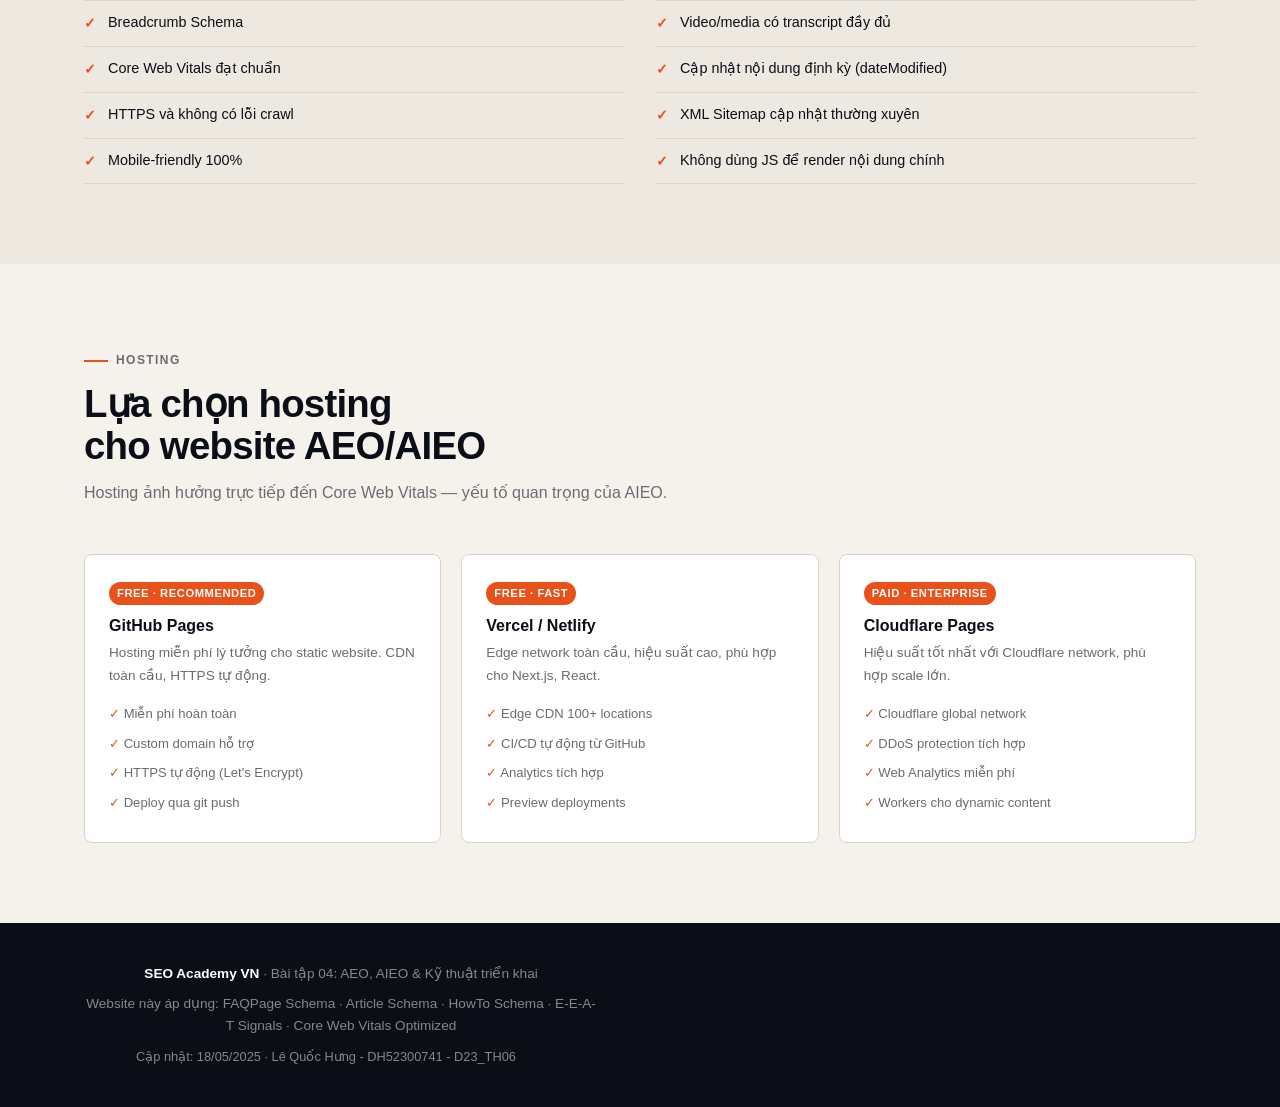
==== commit 934fa21d: "index.html" ====
--- a/thuong mai dien tu/index.html
+++ b/thuong mai dien tu/index.html
@@ -3,7 +3,7 @@
 <head>
   <meta charset="UTF-8" />
   <meta name="viewport" content="width=device-width, initial-scale=1.0" />
-  <link rel="stylesheet" href="./style.css" />
+  <link rel="stylesheet" href="./css/style.css" />
   
 
   <!-- ============================================================
@@ -733,6 +733,6 @@
   </footer>
 
   <!-- External JavaScript -->
-  <script src="./main.js"></script>
+  <script src="./js/main.js"></script>
 </body>
 </html>
--- a/thuong mai dien tu/css/style.css
+++ b/thuong mai dien tu/css/style.css
@@ -0,0 +1,348 @@
+/* ===== DESIGN TOKENS ===== */
+:root {
+  --ink:    #0b0e17;
+  --paper:  #f5f2ec;
+  --cream:  #ede9e1;
+  --accent: #e8521a;
+  --accent2:#2563eb;
+  --gold:   #c9a84c;
+  --muted:  #6b6b72;
+  --card-bg:#ffffff;
+  --border: #d8d3cb;
+  --radius: 4px;
+  --ff-head: 'Syne', sans-serif;
+  --ff-body: 'DM Sans', sans-serif;
+}
+
+*, *::before, *::after { box-sizing: border-box; margin: 0; padding: 0; }
+
+html { scroll-behavior: smooth; font-size: 16px; }
+
+body {
+  font-family: var(--ff-body);
+  background: var(--paper);
+  color: var(--ink);
+  line-height: 1.65;
+  overflow-x: hidden;
+}
+
+/* ===== NOISE TEXTURE OVERLAY ===== */
+body::before {
+  content: '';
+  position: fixed; inset: 0; z-index: 0;
+  pointer-events: none;
+  background-image: url("data:image/svg+xml,%3Csvg viewBox='0 0 200 200' xmlns='http://www.w3.org/2000/svg'%3E%3Cfilter id='n'%3E%3CfeTurbulence type='fractalNoise' baseFrequency='0.75' numOctaves='4' stitchTiles='stitch'/%3E%3C/filter%3E%3Crect width='100%25' height='100%25' filter='url(%23n)' opacity='0.03'/%3E%3C/svg%3E");
+  opacity: .5;
+}
+
+/* ===== TYPOGRAPHY SCALE ===== */
+h1, h2, h3, h4 { font-family: var(--ff-head); font-weight: 800; line-height: 1.1; }
+h1 { font-size: clamp(2.4rem, 5vw, 4rem); letter-spacing: -0.03em; }
+h2 { font-size: clamp(1.6rem, 3vw, 2.5rem); letter-spacing: -0.02em; }
+h3 { font-size: clamp(1.1rem, 2vw, 1.5rem); }
+h4 { font-size: 1rem; text-transform: uppercase; letter-spacing: .1em; color: var(--muted); }
+p  { max-width: 68ch; }
+
+a { color: var(--accent2); text-decoration: none; }
+a:hover { text-decoration: underline; }
+
+/* ===== LAYOUT ===== */
+.container { max-width: 1160px; margin: 0 auto; padding: 0 24px; position: relative; z-index: 1; }
+section { padding: 80px 0; }
+
+/* ===== NAV ===== */
+nav {
+  position: sticky; top: 0; z-index: 100;
+  background: rgba(245,242,236,.92);
+  backdrop-filter: blur(12px);
+  border-bottom: 1px solid var(--border);
+}
+.nav-inner {
+  display: flex; align-items: center; justify-content: space-between;
+  padding: 16px 24px; max-width: 1160px; margin: 0 auto;
+}
+.logo {
+  font-family: var(--ff-head); font-weight: 800; font-size: 1.1rem;
+  color: var(--ink); text-decoration: none;
+  display: flex; align-items: center; gap: 8px;
+}
+.logo-dot { width: 10px; height: 10px; border-radius: 50%; background: var(--accent); display: inline-block; }
+.nav-links { display: flex; gap: 28px; list-style: none; }
+.nav-links a { font-size: .9rem; font-weight: 500; color: var(--ink); text-decoration: none; transition: color .2s; }
+.nav-links a:hover { color: var(--accent); }
+
+/* ===== HERO ===== */
+.hero {
+  padding: 120px 0 80px;
+  display: grid;
+  grid-template-columns: 1fr 1fr;
+  gap: 60px;
+  align-items: center;
+}
+.hero-eyebrow {
+  font-family: var(--ff-head); font-size: .8rem; font-weight: 700;
+  text-transform: uppercase; letter-spacing: .15em;
+  color: var(--accent); margin-bottom: 16px;
+}
+.hero h1 { margin-bottom: 20px; }
+.hero-desc { color: var(--muted); font-size: 1.1rem; margin-bottom: 32px; }
+.hero-ctas { display: flex; gap: 12px; flex-wrap: wrap; }
+
+.btn {
+  display: inline-flex; align-items: center; gap: 8px;
+  padding: 12px 24px; border-radius: var(--radius);
+  font-family: var(--ff-head); font-weight: 700; font-size: .9rem;
+  cursor: pointer; border: 2px solid transparent;
+  text-decoration: none; transition: all .2s;
+}
+.btn-primary { background: var(--ink); color: #fff; }
+.btn-primary:hover { background: var(--accent); text-decoration: none; }
+.btn-outline { background: transparent; border-color: var(--ink); color: var(--ink); }
+.btn-outline:hover { background: var(--ink); color: #fff; text-decoration: none; }
+
+.hero-visual {
+  background: var(--ink);
+  border-radius: 8px;
+  padding: 32px;
+  color: #fff;
+  font-family: 'Courier New', monospace;
+  font-size: .82rem;
+  line-height: 1.8;
+  position: relative;
+  overflow: hidden;
+}
+.hero-visual::before {
+  content: '';
+  position: absolute; top: -40px; right: -40px;
+  width: 200px; height: 200px;
+  background: radial-gradient(circle, rgba(232,82,26,.3) 0%, transparent 70%);
+}
+.code-line { display: block; }
+.code-key  { color: #7dd3fc; }
+.code-val  { color: #86efac; }
+.code-str  { color: #fde68a; }
+.code-op   { color: #f9a8d4; }
+.cursor { display: inline-block; width: 8px; height: 14px; background: var(--accent); animation: blink 1s step-end infinite; vertical-align: middle; }
+@keyframes blink { 50% { opacity: 0; } }
+
+/* ===== STATS BAR ===== */
+.stats-bar {
+  background: var(--ink); color: #fff;
+  padding: 0;
+}
+.stats-grid {
+  display: grid; grid-template-columns: repeat(4, 1fr);
+  border-left: 1px solid rgba(255,255,255,.1);
+}
+.stat-item {
+  padding: 28px 24px;
+  border-right: 1px solid rgba(255,255,255,.1);
+  border-top: 1px solid rgba(255,255,255,.1);
+}
+.stat-num { font-family: var(--ff-head); font-size: 2rem; font-weight: 800; color: var(--accent); }
+.stat-label { font-size: .85rem; color: rgba(255,255,255,.6); margin-top: 4px; }
+
+/* ===== SECTION HEADER ===== */
+.section-label {
+  display: inline-flex; align-items: center; gap: 8px;
+  font-family: var(--ff-head); font-size: .75rem; font-weight: 700;
+  text-transform: uppercase; letter-spacing: .12em;
+  color: var(--muted); margin-bottom: 12px;
+}
+.section-label::before { content: ''; width: 24px; height: 2px; background: var(--accent); display: inline-block; }
+
+/* ===== COMPARISON TABLE ===== */
+.table-wrap { overflow-x: auto; margin-top: 40px; }
+table { width: 100%; border-collapse: collapse; background: var(--card-bg); border-radius: 8px; overflow: hidden; box-shadow: 0 2px 20px rgba(0,0,0,.06); }
+thead { background: var(--ink); color: #fff; }
+thead th { padding: 16px 20px; text-align: left; font-family: var(--ff-head); font-size: .85rem; font-weight: 700; letter-spacing: .05em; }
+tbody tr { border-bottom: 1px solid var(--border); transition: background .15s; }
+tbody tr:last-child { border-bottom: none; }
+tbody tr:hover { background: var(--cream); }
+tbody td { padding: 16px 20px; font-size: .9rem; vertical-align: top; }
+tbody td:first-child { font-family: var(--ff-head); font-weight: 700; }
+.tag {
+  display: inline-block; padding: 2px 8px; border-radius: 100px;
+  font-size: .75rem; font-weight: 600;
+}
+.tag-seo  { background: #dbeafe; color: #1e40af; }
+.tag-aeo  { background: #dcfce7; color: #166534; }
+.tag-aieo { background: #fef3c7; color: #92400e; }
+
+/* ===== TECHNIQUE CARDS ===== */
+.techniques-grid {
+  display: grid;
+  grid-template-columns: repeat(auto-fill, minmax(300px, 1fr));
+  gap: 24px;
+  margin-top: 48px;
+}
+.tech-card {
+  background: var(--card-bg);
+  border: 1px solid var(--border);
+  border-radius: 8px;
+  padding: 32px;
+  position: relative;
+  transition: transform .2s, box-shadow .2s;
+  overflow: hidden;
+}
+.tech-card:hover { transform: translateY(-4px); box-shadow: 0 12px 40px rgba(0,0,0,.1); }
+.tech-card::after {
+  content: '';
+  position: absolute; bottom: 0; left: 0; right: 0;
+  height: 3px;
+  background: var(--accent);
+  transform: scaleX(0); transform-origin: left;
+  transition: transform .3s;
+}
+.tech-card:hover::after { transform: scaleX(1); }
+.tech-icon {
+  width: 48px; height: 48px;
+  background: var(--paper);
+  border-radius: var(--radius);
+  display: flex; align-items: center; justify-content: center;
+  font-size: 1.5rem;
+  margin-bottom: 20px;
+  border: 1px solid var(--border);
+}
+.tech-card h3 { margin-bottom: 10px; }
+.tech-card p { color: var(--muted); font-size: .9rem; margin-bottom: 16px; }
+.tech-tips { list-style: none; }
+.tech-tips li {
+  font-size: .85rem; padding: 6px 0;
+  border-top: 1px solid var(--border);
+  display: flex; gap: 8px; align-items: flex-start;
+}
+.tech-tips li::before { content: '→'; color: var(--accent); flex-shrink: 0; font-weight: 700; }
+
+/* ===== FAQ SECTION ===== */
+.faq-section { background: var(--ink); color: #fff; }
+.faq-section h2 { color: #fff; }
+.faq-section .section-label { color: rgba(255,255,255,.5); }
+.faq-section .section-label::before { background: var(--accent); }
+
+.faq-note {
+  background: rgba(232,82,26,.15);
+  border: 1px solid rgba(232,82,26,.3);
+  border-radius: var(--radius);
+  padding: 12px 16px;
+  font-size: .85rem;
+  color: rgba(255,255,255,.7);
+  margin: 32px 0;
+  display: flex; align-items: center; gap: 10px;
+}
+
+.faq-grid { display: grid; gap: 2px; margin-top: 32px; }
+.faq-item {
+  background: rgba(255,255,255,.04);
+  border: 1px solid rgba(255,255,255,.08);
+  border-radius: var(--radius);
+  overflow: hidden;
+}
+.faq-q {
+  padding: 20px 24px;
+  cursor: pointer;
+  display: flex; justify-content: space-between; align-items: center;
+  font-family: var(--ff-head); font-weight: 700; font-size: 1rem;
+  transition: background .2s;
+  user-select: none;
+}
+.faq-q:hover { background: rgba(255,255,255,.06); }
+.faq-q span.icon { font-size: 1.2rem; transition: transform .3s; flex-shrink: 0; margin-left: 16px; }
+.faq-item.open .faq-q span.icon { transform: rotate(45deg); }
+.faq-a {
+  max-height: 0; overflow: hidden;
+  transition: max-height .4s ease, padding .3s;
+  color: rgba(255,255,255,.75);
+  font-size: .95rem; line-height: 1.7;
+  padding: 0 24px;
+}
+.faq-item.open .faq-a { max-height: 400px; padding: 0 24px 20px; }
+
+/* ===== IMPLEMENTATION STEPS ===== */
+.steps-grid { display: grid; gap: 0; margin-top: 48px; counter-reset: step; }
+.step-row {
+  display: grid; grid-template-columns: 80px 1fr;
+  gap: 32px; align-items: start;
+  padding: 32px 0;
+  border-bottom: 1px solid var(--border);
+}
+.step-row:last-child { border-bottom: none; }
+.step-num {
+  font-family: var(--ff-head); font-size: 3rem; font-weight: 800;
+  color: var(--border); line-height: 1;
+  counter-increment: step;
+}
+.step-content h3 { margin-bottom: 8px; }
+.step-content p { color: var(--muted); font-size: .9rem; margin-bottom: 12px; }
+.code-block {
+  background: var(--ink); color: #86efac;
+  padding: 16px; border-radius: var(--radius);
+  font-family: 'Courier New', monospace;
+  font-size: .78rem; line-height: 1.7;
+  overflow-x: auto;
+  white-space: pre;
+}
+
+/* ===== CHECKLIST ===== */
+.checklist-grid {
+  display: grid;
+  grid-template-columns: 1fr 1fr;
+  gap: 32px; margin-top: 48px;
+}
+.checklist-group h3 { margin-bottom: 16px; padding-bottom: 12px; border-bottom: 2px solid var(--accent); }
+.checklist { list-style: none; }
+.checklist li {
+  display: flex; gap: 12px;
+  padding: 10px 0;
+  border-bottom: 1px solid var(--border);
+  font-size: .9rem;
+  align-items: flex-start;
+}
+.checklist li .check { color: var(--accent); font-weight: 700; flex-shrink: 0; margin-top: 1px; }
+
+/* ===== HOSTING SECTION ===== */
+.hosting-grid {
+  display: grid;
+  grid-template-columns: repeat(3, 1fr);
+  gap: 20px; margin-top: 48px;
+}
+.host-card {
+  background: var(--card-bg);
+  border: 1px solid var(--border);
+  border-radius: 8px;
+  padding: 24px;
+}
+.host-card h3 { font-size: 1rem; margin-bottom: 8px; }
+.host-badge {
+  display: inline-block; padding: 2px 8px;
+  background: var(--accent); color: #fff;
+  border-radius: 100px; font-size: .7rem; font-weight: 700;
+  text-transform: uppercase; letter-spacing: .05em;
+  margin-bottom: 12px;
+}
+.host-card p { font-size: .85rem; color: var(--muted); }
+.host-card ul { list-style: none; margin-top: 12px; }
+.host-card ul li { font-size: .82rem; padding: 4px 0; color: var(--muted); }
+.host-card ul li::before { content: '✓ '; color: var(--accent); }
+
+/* ===== FOOTER ===== */
+footer {
+  background: var(--ink); color: rgba(255,255,255,.5);
+  padding: 40px 0; text-align: center;
+  font-size: .85rem;
+}
+footer strong { color: #fff; }
+
+/* ===== SCROLL ANIMATIONS ===== */
+.fade-in { opacity: 0; transform: translateY(24px); transition: opacity .6s ease, transform .6s ease; }
+.fade-in.visible { opacity: 1; transform: none; }
+
+/* ===== RESPONSIVE ===== */
+@media (max-width: 768px) {
+  .hero { grid-template-columns: 1fr; gap: 40px; }
+  .hero-visual { display: none; }
+  .stats-grid { grid-template-columns: repeat(2, 1fr); }
+  .checklist-grid { grid-template-columns: 1fr; }
+  .hosting-grid { grid-template-columns: 1fr; }
+  .nav-links { display: none; }
+}
